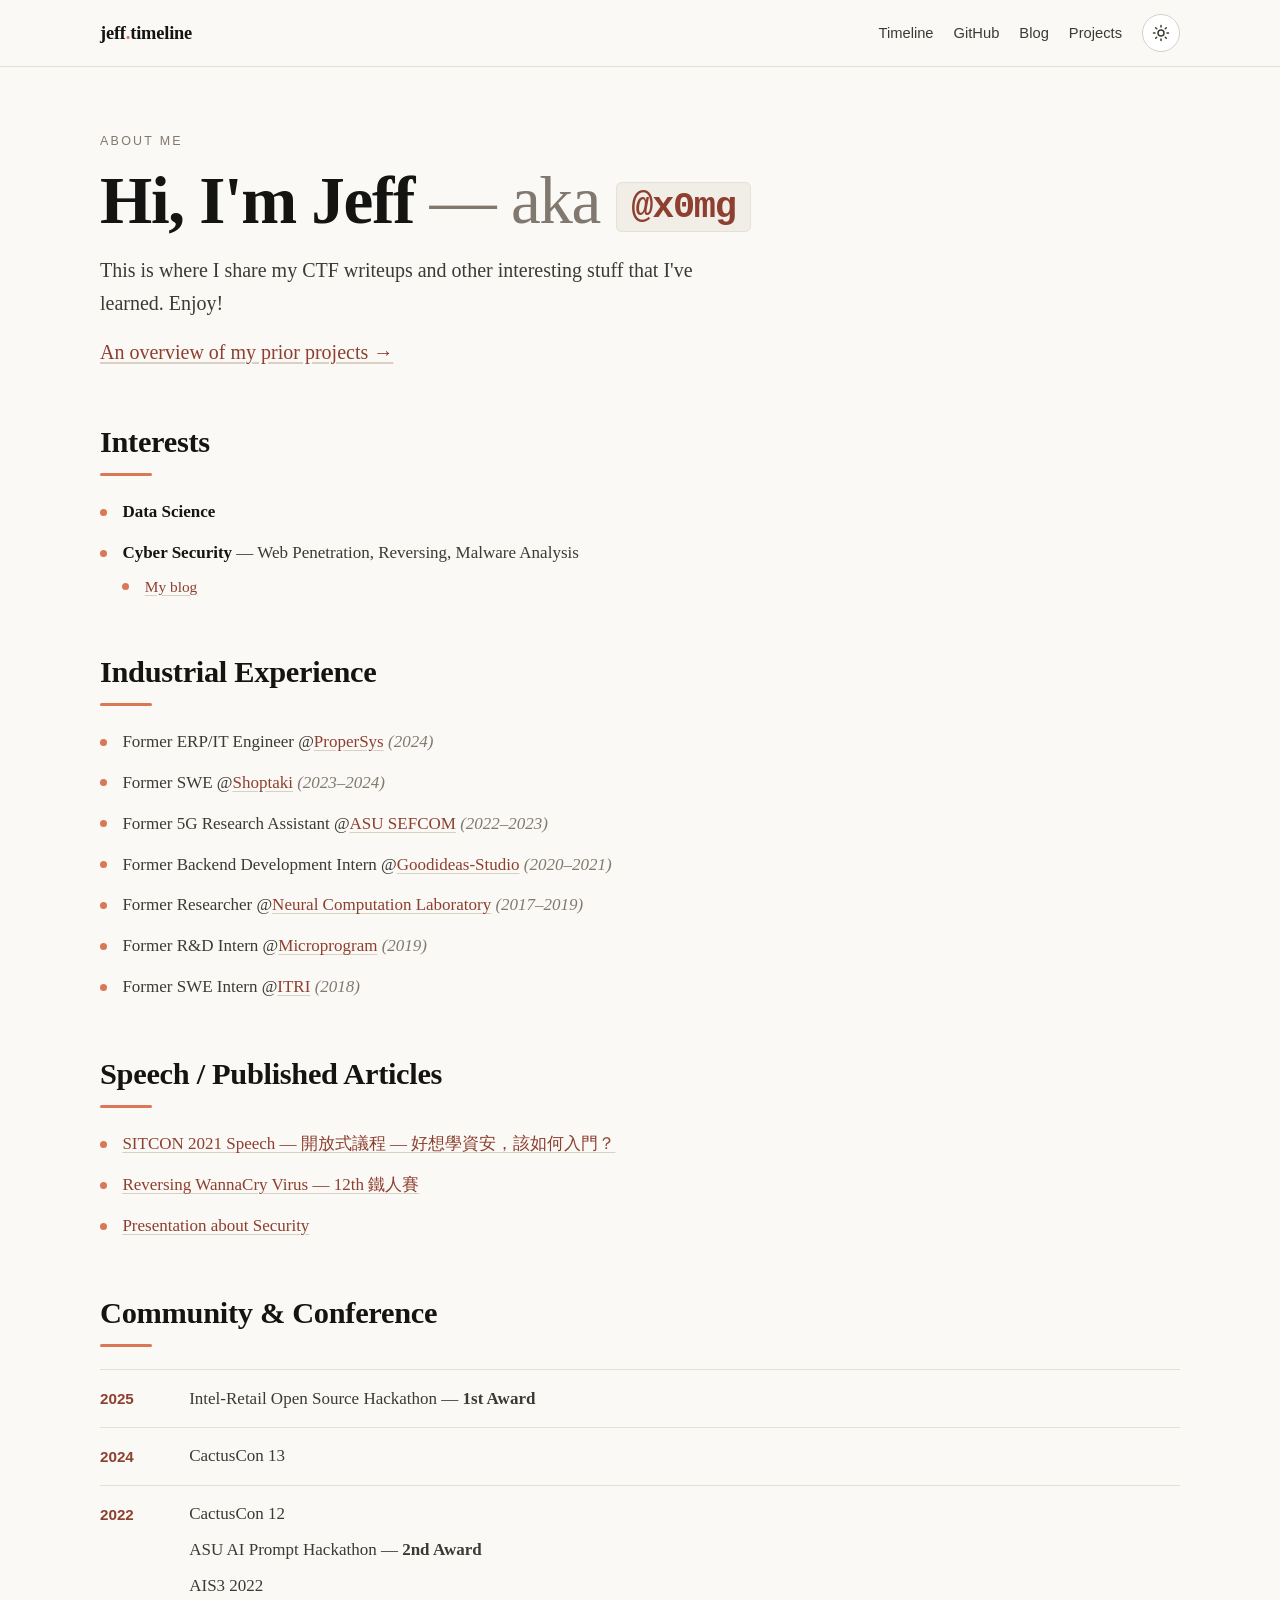
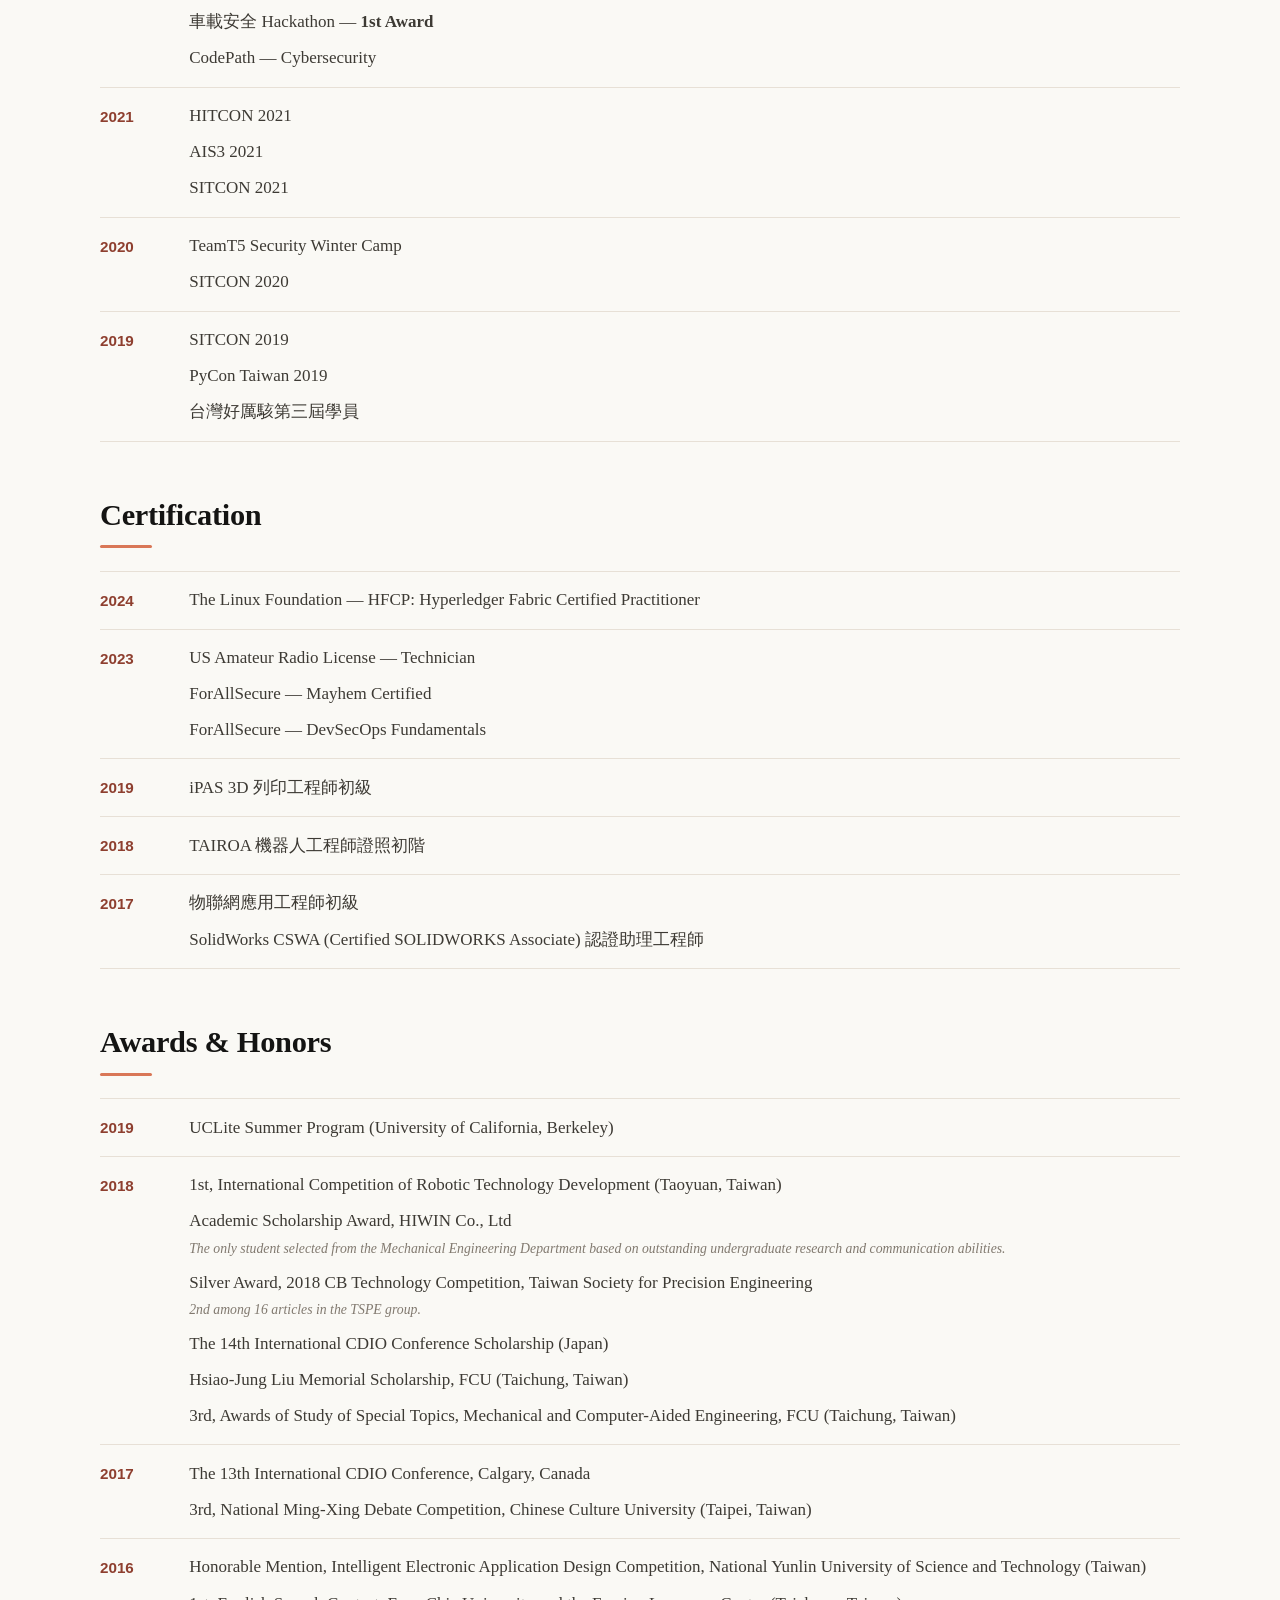
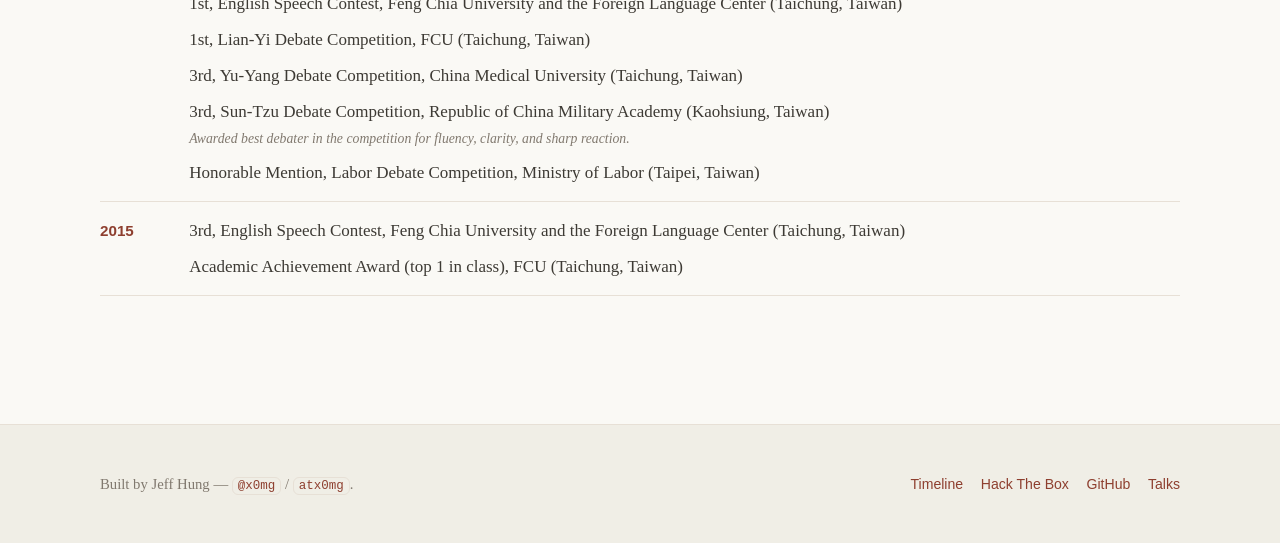
==== about/index.html @ ee7f2bb9 "Add About page at /about/ Second page (about/index.html) with bio, interests, industrial experience," ====
<!DOCTYPE html>
<html lang="en">
<head>
  <meta charset="UTF-8" />
  <meta name="viewport" content="width=device-width, initial-scale=1.0" />
  <title>About — Jeff Hung</title>
  <meta name="description" content="About Jeff Hung (@x0mg) — interests, experience, talks, community, certifications and awards." />
  <link rel="stylesheet" href="../assets/css/style.css?v=3" />
  <script>
    (function () {
      try {
        var stored = localStorage.getItem("theme");
        var prefersDark = window.matchMedia("(prefers-color-scheme: dark)").matches;
        document.documentElement.setAttribute("data-theme", stored || (prefersDark ? "dark" : "light"));
      } catch (e) { /* ignore */ }
    })();
  </script>
</head>
<body>
  <header class="site-header">
    <div class="wrap header-inner">
      <a class="brand" href="../" >jeff<span class="brand-accent">.</span>timeline</a>
      <nav class="nav">
        <a href="../">Timeline</a>
        <a href="https://github.com/jeff14994" target="_blank" rel="noopener">GitHub</a>
        <a href="http://blog.atx0mg.tw/" target="_blank" rel="noopener">Blog</a>
        <a href="https://jeff14994.github.io/projects/" target="_blank" rel="noopener">Projects</a>
        <button id="themeToggle" class="theme-toggle" type="button" aria-label="Toggle dark mode" title="Toggle dark mode">
          <svg class="icon-sun" viewBox="0 0 24 24" fill="none" stroke="currentColor" stroke-width="2" stroke-linecap="round" stroke-linejoin="round" aria-hidden="true">
            <circle cx="12" cy="12" r="4"></circle>
            <path d="M12 2v2M12 20v2M4.9 4.9l1.4 1.4M17.7 17.7l1.4 1.4M2 12h2M20 12h2M4.9 19.1l1.4-1.4M17.7 6.3l1.4-1.4"></path>
          </svg>
          <svg class="icon-moon" viewBox="0 0 24 24" fill="none" stroke="currentColor" stroke-width="2" stroke-linecap="round" stroke-linejoin="round" aria-hidden="true">
            <path d="M21 12.8A9 9 0 1 1 11.2 3a7 7 0 0 0 9.8 9.8z"></path>
          </svg>
        </button>
      </nav>
    </div>
  </header>

  <main>
    <section class="about">
      <div class="wrap">
        <p class="eyebrow">About Me</p>
        <h1 class="hero-title">Hi, I'm Jeff <span class="muted">— aka</span> <code>@x0mg</code></h1>

        <div class="about-intro">
          <p>This is where I share my CTF writeups and other interesting stuff that I've learned. Enjoy!</p>
          <p><a href="https://jeff14994.github.io/projects/" target="_blank" rel="noopener">An overview of my prior projects →</a></p>
        </div>

        <!-- Interests -->
        <div class="about-section">
          <h2>Interests</h2>
          <div class="section-rule"></div>
          <ul class="about-list">
            <li><strong>Data Science</strong></li>
            <li>
              <strong>Cyber Security</strong> — Web Penetration, Reversing, Malware Analysis
              <ul class="sub about-list">
                <li><a href="http://blog.atx0mg.tw/" target="_blank" rel="noopener">My blog</a></li>
              </ul>
            </li>
          </ul>
        </div>

        <!-- Industrial Experience -->
        <div class="about-section">
          <h2>Industrial Experience</h2>
          <div class="section-rule"></div>
          <ul class="about-list">
            <li>Former ERP/IT Engineer @<a href="https://www.propersyscorp.com/" target="_blank" rel="noopener">ProperSys</a> <span class="meta">(2024)</span></li>
            <li>Former SWE @<a href="https://smartchainai.org/" target="_blank" rel="noopener">Shoptaki</a> <span class="meta">(2023–2024)</span></li>
            <li>Former 5G Research Assistant @<a href="https://sefcom.asu.edu/" target="_blank" rel="noopener">ASU SEFCOM</a> <span class="meta">(2022–2023)</span></li>
            <li>Former Backend Development Intern @<a href="http://goodideas-studio.com/" target="_blank" rel="noopener">Goodideas-Studio</a> <span class="meta">(2020–2021)</span></li>
            <li>Former Researcher @<a href="https://nckunclab.wixsite.com/neuralcomputationlab" target="_blank" rel="noopener">Neural Computation Laboratory</a> <span class="meta">(2017–2019)</span></li>
            <li>Former R&D Intern @<a href="https://www.program.com.tw/" target="_blank" rel="noopener">Microprogram</a> <span class="meta">(2019)</span></li>
            <li>Former SWE Intern @<a href="https://www.itri.org.tw/" target="_blank" rel="noopener">ITRI</a> <span class="meta">(2018)</span></li>
          </ul>
        </div>

        <!-- Speech / Published Articles -->
        <div class="about-section">
          <h2>Speech / Published Articles</h2>
          <div class="section-rule"></div>
          <ul class="about-list">
            <li><a href="https://sitcon.org/2021/agenda/20605b7c-80a4-4078-b411-102fa1d6c333" target="_blank" rel="noopener">SITCON 2021 Speech — 開放式議程 — 好想學資安，該如何入門？</a></li>
            <li><a href="https://ithelp.ithome.com.tw/articles/10253139" target="_blank" rel="noopener">Reversing WannaCry Virus — 12th 鐵人賽</a></li>
            <li><a href="https://www2.slideshare.net/JeffHung13/presentations" target="_blank" rel="noopener">Presentation about Security</a></li>
          </ul>
        </div>

        <!-- Community and Conference -->
        <div class="about-section">
          <h2>Community &amp; Conference</h2>
          <div class="section-rule"></div>

          <div class="year-group">
            <div class="year">2025</div>
            <ul><li>Intel-Retail Open Source Hackathon — <strong>1st Award</strong></li></ul>
          </div>
          <div class="year-group">
            <div class="year">2024</div>
            <ul>
              <li>CactusCon 13</li>
            </ul>
          </div>
          <div class="year-group">
            <div class="year">2022</div>
            <ul>
              <li>CactusCon 12</li>
              <li>ASU AI Prompt Hackathon — <strong>2nd Award</strong></li>
              <li>AIS3 2022</li>
              <li>車載安全 Hackathon — <strong>1st Award</strong></li>
              <li>CodePath — Cybersecurity</li>
            </ul>
          </div>
          <div class="year-group">
            <div class="year">2021</div>
            <ul>
              <li>HITCON 2021</li>
              <li>AIS3 2021</li>
              <li>SITCON 2021</li>
            </ul>
          </div>
          <div class="year-group">
            <div class="year">2020</div>
            <ul>
              <li>TeamT5 Security Winter Camp</li>
              <li>SITCON 2020</li>
            </ul>
          </div>
          <div class="year-group">
            <div class="year">2019</div>
            <ul>
              <li>SITCON 2019</li>
              <li>PyCon Taiwan 2019</li>
              <li>台灣好厲駭第三屆學員</li>
            </ul>
          </div>
        </div>

        <!-- Certification -->
        <div class="about-section">
          <h2>Certification</h2>
          <div class="section-rule"></div>

          <div class="year-group">
            <div class="year">2024</div>
            <ul><li>The Linux Foundation — HFCP: Hyperledger Fabric Certified Practitioner</li></ul>
          </div>
          <div class="year-group">
            <div class="year">2023</div>
            <ul>
              <li>US Amateur Radio License — Technician</li>
              <li>ForAllSecure — Mayhem Certified</li>
              <li>ForAllSecure — DevSecOps Fundamentals</li>
            </ul>
          </div>
          <div class="year-group">
            <div class="year">2019</div>
            <ul><li>iPAS 3D 列印工程師初級</li></ul>
          </div>
          <div class="year-group">
            <div class="year">2018</div>
            <ul><li>TAIROA 機器人工程師證照初階</li></ul>
          </div>
          <div class="year-group">
            <div class="year">2017</div>
            <ul>
              <li>物聯網應用工程師初級</li>
              <li>SolidWorks CSWA (Certified SOLIDWORKS Associate) 認證助理工程師</li>
            </ul>
          </div>
        </div>

        <!-- Awards and Honors -->
        <div class="about-section">
          <h2>Awards &amp; Honors</h2>
          <div class="section-rule"></div>

          <div class="year-group">
            <div class="year">2019</div>
            <ul><li>UCLite Summer Program (University of California, Berkeley)</li></ul>
          </div>
          <div class="year-group">
            <div class="year">2018</div>
            <ul>
              <li>1st, International Competition of Robotic Technology Development (Taoyuan, Taiwan)</li>
              <li>Academic Scholarship Award, HIWIN Co., Ltd
                <span class="note">The only student selected from the Mechanical Engineering Department based on outstanding undergraduate research and communication abilities.</span>
              </li>
              <li>Silver Award, 2018 CB Technology Competition, Taiwan Society for Precision Engineering
                <span class="note">2nd among 16 articles in the TSPE group.</span>
              </li>
              <li>The 14th International CDIO Conference Scholarship (Japan)</li>
              <li>Hsiao-Jung Liu Memorial Scholarship, FCU (Taichung, Taiwan)</li>
              <li>3rd, Awards of Study of Special Topics, Mechanical and Computer-Aided Engineering, FCU (Taichung, Taiwan)</li>
            </ul>
          </div>
          <div class="year-group">
            <div class="year">2017</div>
            <ul>
              <li>The 13th International CDIO Conference, Calgary, Canada</li>
              <li>3rd, National Ming-Xing Debate Competition, Chinese Culture University (Taipei, Taiwan)</li>
            </ul>
          </div>
          <div class="year-group">
            <div class="year">2016</div>
            <ul>
              <li>Honorable Mention, Intelligent Electronic Application Design Competition, National Yunlin University of Science and Technology (Taiwan)</li>
              <li>1st, English Speech Contest, Feng Chia University and the Foreign Language Center (Taichung, Taiwan)</li>
              <li>1st, Lian-Yi Debate Competition, FCU (Taichung, Taiwan)</li>
              <li>3rd, Yu-Yang Debate Competition, China Medical University (Taichung, Taiwan)</li>
              <li>3rd, Sun-Tzu Debate Competition, Republic of China Military Academy (Kaohsiung, Taiwan)
                <span class="note">Awarded best debater in the competition for fluency, clarity, and sharp reaction.</span>
              </li>
              <li>Honorable Mention, Labor Debate Competition, Ministry of Labor (Taipei, Taiwan)</li>
            </ul>
          </div>
          <div class="year-group">
            <div class="year">2015</div>
            <ul>
              <li>3rd, English Speech Contest, Feng Chia University and the Foreign Language Center (Taichung, Taiwan)</li>
              <li>Academic Achievement Award (top 1 in class), FCU (Taichung, Taiwan)</li>
            </ul>
          </div>
        </div>
      </div>
    </section>
  </main>

  <footer class="site-footer">
    <div class="wrap footer-inner">
      <p>Built by Jeff Hung — <code>@x0mg</code> / <code>atx0mg</code>.</p>
      <div class="footer-links">
        <a href="../">Timeline</a>
        <a href="https://app.hackthebox.com/profile/93661" target="_blank" rel="noopener">Hack The Box</a>
        <a href="https://github.com/jeff14994" target="_blank" rel="noopener">GitHub</a>
        <a href="https://www2.slideshare.net/JeffHung13/presentations" target="_blank" rel="noopener">Talks</a>
      </div>
    </div>
  </footer>

  <script src="../assets/js/theme.js?v=3"></script>
</body>
</html>
---- assets/css/style.css ----
/* ----------------------------------------------------------------
   Jeff Hung — Timeline
   Warm editorial aesthetic (Anthropic-inspired palette).
   No build step, no dependencies — plain HTML/CSS/JS.
------------------------------------------------------------------- */

:root {
  /* Surfaces */
  --canvas: #faf9f5;
  --surface: #f0eee6;
  --surface-2: #ffffff;

  /* Text */
  --ink: #141413;
  --ink-soft: #3d3a34;
  --muted: #81796f;

  /* Accent — terracotta */
  --accent: #d97757;
  --accent-deep: #8e3f2f;

  /* Borders */
  --border: #d8d0c3;
  --border-soft: #e7e0d6;

  /* Category accents */
  --cat-education: #5b7c99;
  --cat-research: #7a6ca8;
  --cat-engineering: #c0683f;
  --cat-internship: #6a9a73;
  --cat-opensource: #b0843a;
  --cat-speaking: #b05a7a;

  --font-serif: Georgia, "Times New Roman", serif;
  --font-sans: Arial, "Helvetica Neue", Helvetica, sans-serif;

  --glow: #f6efe6; /* hero background glow */
  --shadow: 20, 20, 19; /* rgb for card shadows */

  --line-x: 24px; /* mobile timeline rail position */
}

/* ---------------- Dark theme ----------------
   Applied when <html data-theme="dark">. A no-FOUC script in <head>
   sets this from localStorage or the OS preference before first paint. */
[data-theme="dark"] {
  --canvas: #1a1714;
  --surface: #221e19;
  --surface-2: #272320;

  --ink: #ece7de;
  --ink-soft: #cabfb0;
  --muted: #9a8f80;

  --accent: #e08a6a;
  --accent-deep: #eca585; /* lighter so links/code read on dark */

  --border: #3a352e;
  --border-soft: #2d2823;

  --cat-education: #7da6c4;
  --cat-research: #a394d4;
  --cat-engineering: #e0895f;
  --cat-internship: #8fc09a;
  --cat-opensource: #d4ab5e;
  --cat-speaking: #d683a4;

  --glow: #2a231c;
  --shadow: 0, 0, 0;
}

* { box-sizing: border-box; }

html { scroll-behavior: smooth; }

body {
  margin: 0;
  background:
    radial-gradient(900px 500px at 80% -10%, var(--glow) 0%, transparent 60%),
    var(--canvas);
  color: var(--ink);
  font-family: var(--font-serif);
  font-size: 17px;
  line-height: 1.65;
  -webkit-font-smoothing: antialiased;
  transition: background-color 0.3s ease, color 0.3s ease;
}

.wrap { width: min(1080px, 92vw); margin-inline: auto; }

code {
  font-family: "SFMono-Regular", Consolas, "Liberation Mono", Menlo, monospace;
  font-size: 0.85em;
  background: var(--surface);
  border: 1px solid var(--border-soft);
  padding: 0.08em 0.4em;
  border-radius: 6px;
  color: var(--accent-deep);
}

a { color: var(--accent-deep); text-decoration-color: var(--border); text-underline-offset: 3px; }
a:hover { color: var(--accent); }

/* ---------------- Header ---------------- */
.site-header {
  position: sticky;
  top: 0;
  z-index: 20;
  background: color-mix(in srgb, var(--canvas) 88%, transparent);
  backdrop-filter: blur(8px);
  border-bottom: 1px solid var(--border-soft);
}
.header-inner {
  display: flex;
  align-items: center;
  justify-content: space-between;
  padding: 14px 0;
}
.brand {
  font-weight: 700;
  font-size: 1.15rem;
  letter-spacing: -0.01em;
  text-decoration: none;
  color: var(--ink);
}
.brand-accent { color: var(--accent); }
.nav { display: flex; align-items: center; gap: 1.25rem; font-family: var(--font-sans); font-size: 0.92rem; }
.nav a { text-decoration: none; color: var(--ink-soft); white-space: nowrap; }
.nav a:hover { color: var(--accent); }

/* On small screens the text links would push the theme toggle off-screen,
   so collapse them (they're still available in the footer). */
@media (max-width: 560px) {
  .header-inner { gap: 0.75rem; }
  .nav { gap: 0.85rem; }
  .nav a { display: none; }
}

/* Theme toggle */
.theme-toggle {
  display: inline-flex;
  align-items: center;
  justify-content: center;
  width: 38px;
  height: 38px;
  flex-shrink: 0;
  padding: 0;
  border: 1px solid var(--border);
  border-radius: 50%;
  background: var(--surface-2);
  color: var(--ink-soft);
  cursor: pointer;
  transition: border-color 0.2s ease, color 0.2s ease, transform 0.2s ease;
}
.theme-toggle:hover { border-color: var(--accent); color: var(--accent); transform: translateY(-1px); }
.theme-toggle svg { width: 18px; height: 18px; display: block; }
/* show the right icon per theme */
.theme-toggle .icon-moon { display: none; }
.theme-toggle .icon-sun { display: block; }
[data-theme="dark"] .theme-toggle .icon-moon { display: block; }
[data-theme="dark"] .theme-toggle .icon-sun { display: none; }

/* ---------------- Hero ---------------- */
.hero { padding: clamp(3rem, 9vw, 6.5rem) 0 clamp(2rem, 5vw, 3.5rem); }
.eyebrow {
  font-family: var(--font-sans);
  text-transform: uppercase;
  letter-spacing: 0.18em;
  font-size: 0.78rem;
  color: var(--muted);
  margin: 0 0 0.9rem;
}
.hero-title {
  font-size: clamp(2.4rem, 6vw, 4.2rem);
  line-height: 1.05;
  letter-spacing: -0.02em;
  margin: 0 0 1.1rem;
  font-weight: 700;
}
.hero-title .muted { color: var(--muted); font-weight: 400; }
.hero-title code { font-size: 0.55em; vertical-align: middle; }
.hero-lede {
  max-width: 60ch;
  color: var(--ink-soft);
  font-size: clamp(1.05rem, 2.4vw, 1.28rem);
  margin: 0 0 1.8rem;
}
.hero-tags { display: flex; flex-wrap: wrap; gap: 0.6rem; }
.chip {
  font-family: var(--font-sans);
  font-size: 0.82rem;
  background: var(--surface-2);
  border: 1px solid var(--border);
  border-radius: 999px;
  padding: 0.35rem 0.85rem;
  color: var(--ink-soft);
}

/* ---------------- Timeline shell ---------------- */
.timeline-section { padding: clamp(1rem, 4vw, 2.5rem) 0 5rem; }
.timeline-head {
  display: flex;
  align-items: center;
  justify-content: space-between;
  gap: 1rem;
  margin-bottom: 2.5rem;
  flex-wrap: wrap;
}
.timeline-head h2 {
  font-size: clamp(1.6rem, 4vw, 2.3rem);
  margin: 0;
  letter-spacing: -0.01em;
}
.order-toggle {
  font-family: var(--font-sans);
  display: inline-flex;
  align-items: center;
  gap: 0.55rem;
  background: var(--surface-2);
  border: 1px solid var(--border);
  border-radius: 999px;
  padding: 0.5rem 1rem;
  font-size: 0.88rem;
  color: var(--ink-soft);
  cursor: pointer;
  transition: border-color 0.2s ease, color 0.2s ease, transform 0.2s ease;
}
.order-toggle:hover { border-color: var(--accent); color: var(--accent-deep); transform: translateY(-1px); }
.order-toggle .dot {
  width: 8px; height: 8px; border-radius: 50%;
  background: var(--accent);
}

/* ---------------- Filter chips ---------------- */
.filters {
  display: flex;
  flex-wrap: wrap;
  gap: 0.55rem;
  margin-bottom: 2.4rem;
}
.filter-chip {
  font-family: var(--font-sans);
  font-size: 0.84rem;
  background: var(--surface-2);
  border: 1px solid var(--border);
  border-radius: 999px;
  padding: 0.4rem 0.95rem;
  color: var(--ink-soft);
  cursor: pointer;
  transition: border-color 0.2s ease, color 0.2s ease, background-color 0.2s ease, transform 0.2s ease;
}
.filter-chip:hover {
  transform: translateY(-1px);
  border-color: var(--cat, var(--accent));
  color: var(--cat, var(--accent-deep));
}
.filter-chip.is-active {
  color: var(--cat, var(--accent-deep));
  border-color: var(--cat, var(--accent));
  background: color-mix(in srgb, var(--cat, var(--accent)) 14%, var(--surface-2));
  font-weight: 700;
}

/* ---------------- Timeline list ---------------- */
.timeline {
  list-style: none;
  margin: 0;
  padding: 0;
  position: relative;
}
/* the vertical rail */
.timeline::before {
  content: "";
  position: absolute;
  top: 6px;
  bottom: 6px;
  left: var(--line-x);
  width: 2px;
  background: linear-gradient(var(--accent) 0%, var(--border) 12%, var(--border) 88%, transparent 100%);
}

.entry {
  position: relative;
  padding-left: calc(var(--line-x) + 32px);
  margin-bottom: 2.4rem;
  opacity: 0;
  transform: translateY(18px);
  transition: opacity 0.6s ease, transform 0.6s ease;
}
.entry.is-visible { opacity: 1; transform: none; }

/* node dot */
.entry::before {
  content: "";
  position: absolute;
  left: calc(var(--line-x) - 6px);
  top: 6px;
  width: 14px;
  height: 14px;
  border-radius: 50%;
  background: var(--canvas);
  border: 3px solid var(--cat, var(--accent));
  box-shadow: 0 0 0 4px color-mix(in srgb, var(--cat, var(--accent)) 14%, transparent);
  z-index: 2;
}

.entry-date {
  font-family: var(--font-sans);
  font-size: 0.82rem;
  font-weight: 700;
  letter-spacing: 0.04em;
  color: var(--muted);
  margin-bottom: 0.5rem;
  display: block;
}

.card {
  background: var(--surface-2);
  border: 1px solid var(--border);
  border-left: 4px solid var(--cat, var(--accent));
  border-radius: 14px;
  padding: 1.25rem 1.4rem;
  box-shadow: 0 1px 0 rgba(var(--shadow), 0.02), 0 12px 28px -22px rgba(var(--shadow), 0.5);
  transition: transform 0.25s ease, box-shadow 0.25s ease, background-color 0.3s ease, border-color 0.3s ease;
}
.card:hover {
  transform: translateY(-3px);
  box-shadow: 0 18px 38px -24px rgba(var(--shadow), 0.6);
}

.card-top {
  display: flex;
  align-items: center;
  gap: 0.6rem;
  flex-wrap: wrap;
  margin-bottom: 0.5rem;
}
.badge {
  font-family: var(--font-sans);
  font-size: 0.72rem;
  font-weight: 700;
  text-transform: uppercase;
  letter-spacing: 0.06em;
  padding: 0.22rem 0.6rem;
  border-radius: 999px;
  color: var(--cat, var(--accent-deep));
  background: color-mix(in srgb, var(--cat, var(--accent)) 12%, var(--surface-2));
  border: 1px solid color-mix(in srgb, var(--cat, var(--accent)) 35%, transparent);
}
.card h3 {
  margin: 0;
  font-size: 1.2rem;
  line-height: 1.3;
  letter-spacing: -0.01em;
}
.card h3 a { text-decoration: none; }
.org { color: var(--muted); font-style: italic; }
.card p { margin: 0.55rem 0 0; color: var(--ink-soft); font-size: 0.98rem; }
.sources {
  margin-top: 0.85rem;
  display: flex;
  flex-wrap: wrap;
  gap: 0.5rem;
}
.source-link {
  font-family: var(--font-sans);
  font-size: 0.78rem;
  text-decoration: none;
  color: var(--ink-soft);
  background: var(--surface);
  border: 1px solid var(--border-soft);
  border-radius: 8px;
  padding: 0.25rem 0.6rem;
  transition: border-color 0.2s ease, color 0.2s ease;
}
.source-link:hover { border-color: var(--accent); color: var(--accent-deep); }
.source-link::before { content: "↗ "; color: var(--accent); }

/* ---------------- Desktop: alternating layout ---------------- */
@media (min-width: 860px) {
  :root { --line-x: 50%; }
  .timeline::before { transform: translateX(-1px); }

  .entry {
    width: 50%;
    padding-left: 0;
    padding-right: 48px;
    margin-left: 0;
  }
  .entry::before {
    left: auto;
    right: -7px;
  }
  .entry .entry-date { text-align: right; }

  .entry.right {
    margin-left: 50%;
    padding-right: 0;
    padding-left: 48px;
  }
  .entry.right::before { left: -7px; right: auto; }
  .entry.right .entry-date { text-align: left; }
}

/* ---------------- Footer ---------------- */
.site-footer {
  border-top: 1px solid var(--border-soft);
  background: var(--surface);
}
.footer-inner {
  display: flex;
  align-items: center;
  justify-content: space-between;
  gap: 1rem;
  flex-wrap: wrap;
  padding: 2rem 0;
  font-size: 0.92rem;
  color: var(--muted);
}
.footer-links { display: flex; gap: 1.1rem; font-family: var(--font-sans); font-size: 0.88rem; }
.footer-links a { text-decoration: none; }

/* ---------------- About page ---------------- */
.about { padding: clamp(2rem, 6vw, 4rem) 0 5rem; }
.about-intro { max-width: 70ch; margin-bottom: 3rem; }
.about-intro p { font-size: clamp(1.05rem, 2.4vw, 1.25rem); color: var(--ink-soft); margin: 0 0 1rem; }

.about-section { margin-bottom: 3rem; }
.about-section > h2 {
  font-size: clamp(1.4rem, 3.5vw, 1.9rem);
  letter-spacing: -0.01em;
  margin: 0 0 0.35rem;
}
.about-section > .section-rule {
  height: 3px;
  width: 52px;
  background: var(--accent);
  border-radius: 2px;
  margin-bottom: 1.4rem;
}

/* simple bullet list (interests, experience) */
.about-list { list-style: none; margin: 0; padding: 0; }
.about-list > li {
  position: relative;
  padding-left: 1.4rem;
  margin-bottom: 0.8rem;
  color: var(--ink-soft);
}
.about-list > li::before {
  content: "";
  position: absolute;
  left: 0; top: 0.62em;
  width: 7px; height: 7px;
  border-radius: 50%;
  background: var(--accent);
}
.about-list .sub { display: block; padding-left: 0; margin-top: 0.4rem; }
.about-list .sub li { font-size: 0.96rem; }
.about-list strong { color: var(--ink); font-weight: 700; }
.about-list .meta { color: var(--muted); font-style: italic; }

/* year-grouped résumé rows (community, certs, awards) */
.year-group {
  display: grid;
  grid-template-columns: 70px 1fr;
  gap: 0.5rem 1.2rem;
  padding: 0.9rem 0;
  border-top: 1px solid var(--border-soft);
}
.year-group:last-child { border-bottom: 1px solid var(--border-soft); }
.year-group .year {
  font-family: var(--font-sans);
  font-weight: 700;
  color: var(--accent-deep);
  font-size: 0.95rem;
  padding-top: 0.1rem;
}
.year-group ul { list-style: none; margin: 0; padding: 0; }
.year-group li { margin-bottom: 0.5rem; color: var(--ink-soft); }
.year-group li:last-child { margin-bottom: 0; }
.year-group .note { display: block; font-size: 0.86rem; color: var(--muted); font-style: italic; margin-top: 0.15rem; }

@media (max-width: 520px) {
  .year-group { grid-template-columns: 1fr; gap: 0.3rem; }
  .year-group .year { padding-top: 0; }
}

/* ---------------- Reduced motion ---------------- */
@media (prefers-reduced-motion: reduce) {
  html { scroll-behavior: auto; }
  * { transition-duration: 0.01ms !important; animation-duration: 0.01ms !important; }
  .entry { opacity: 1; transform: none; }
}
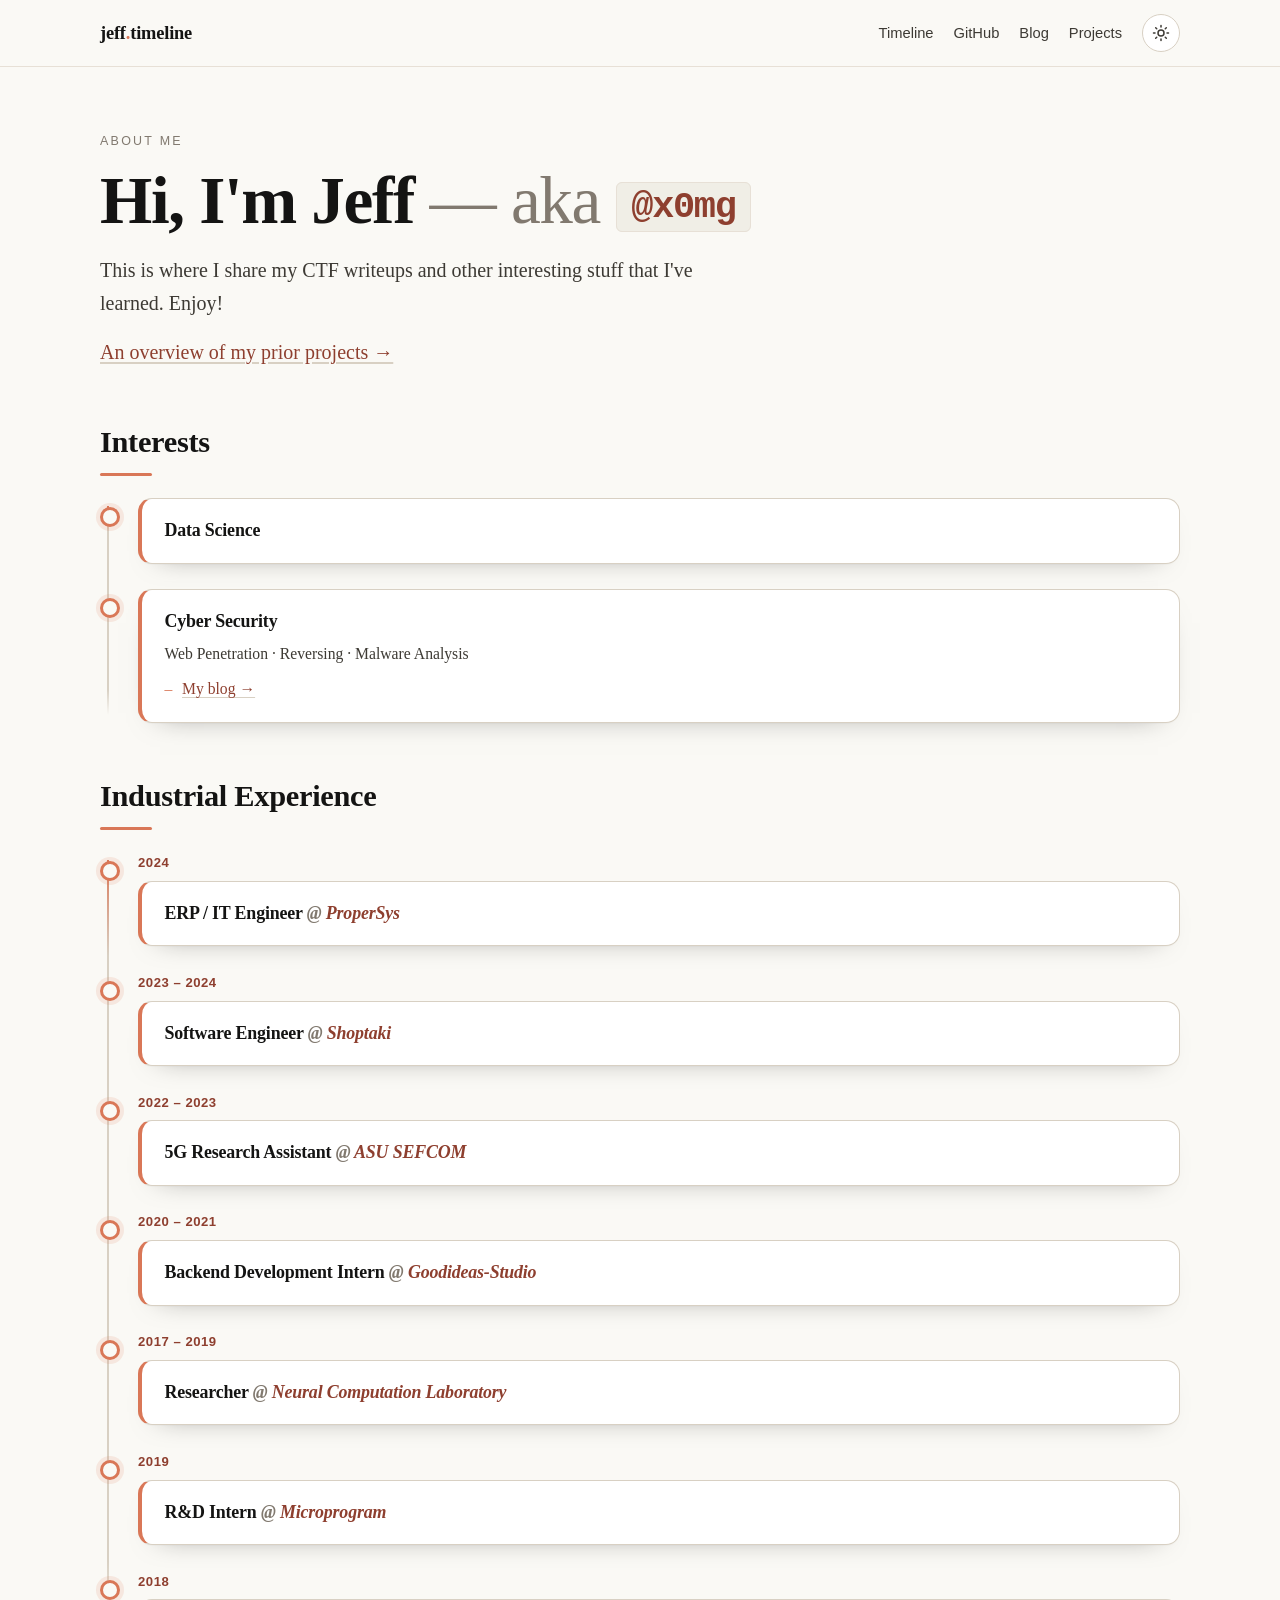
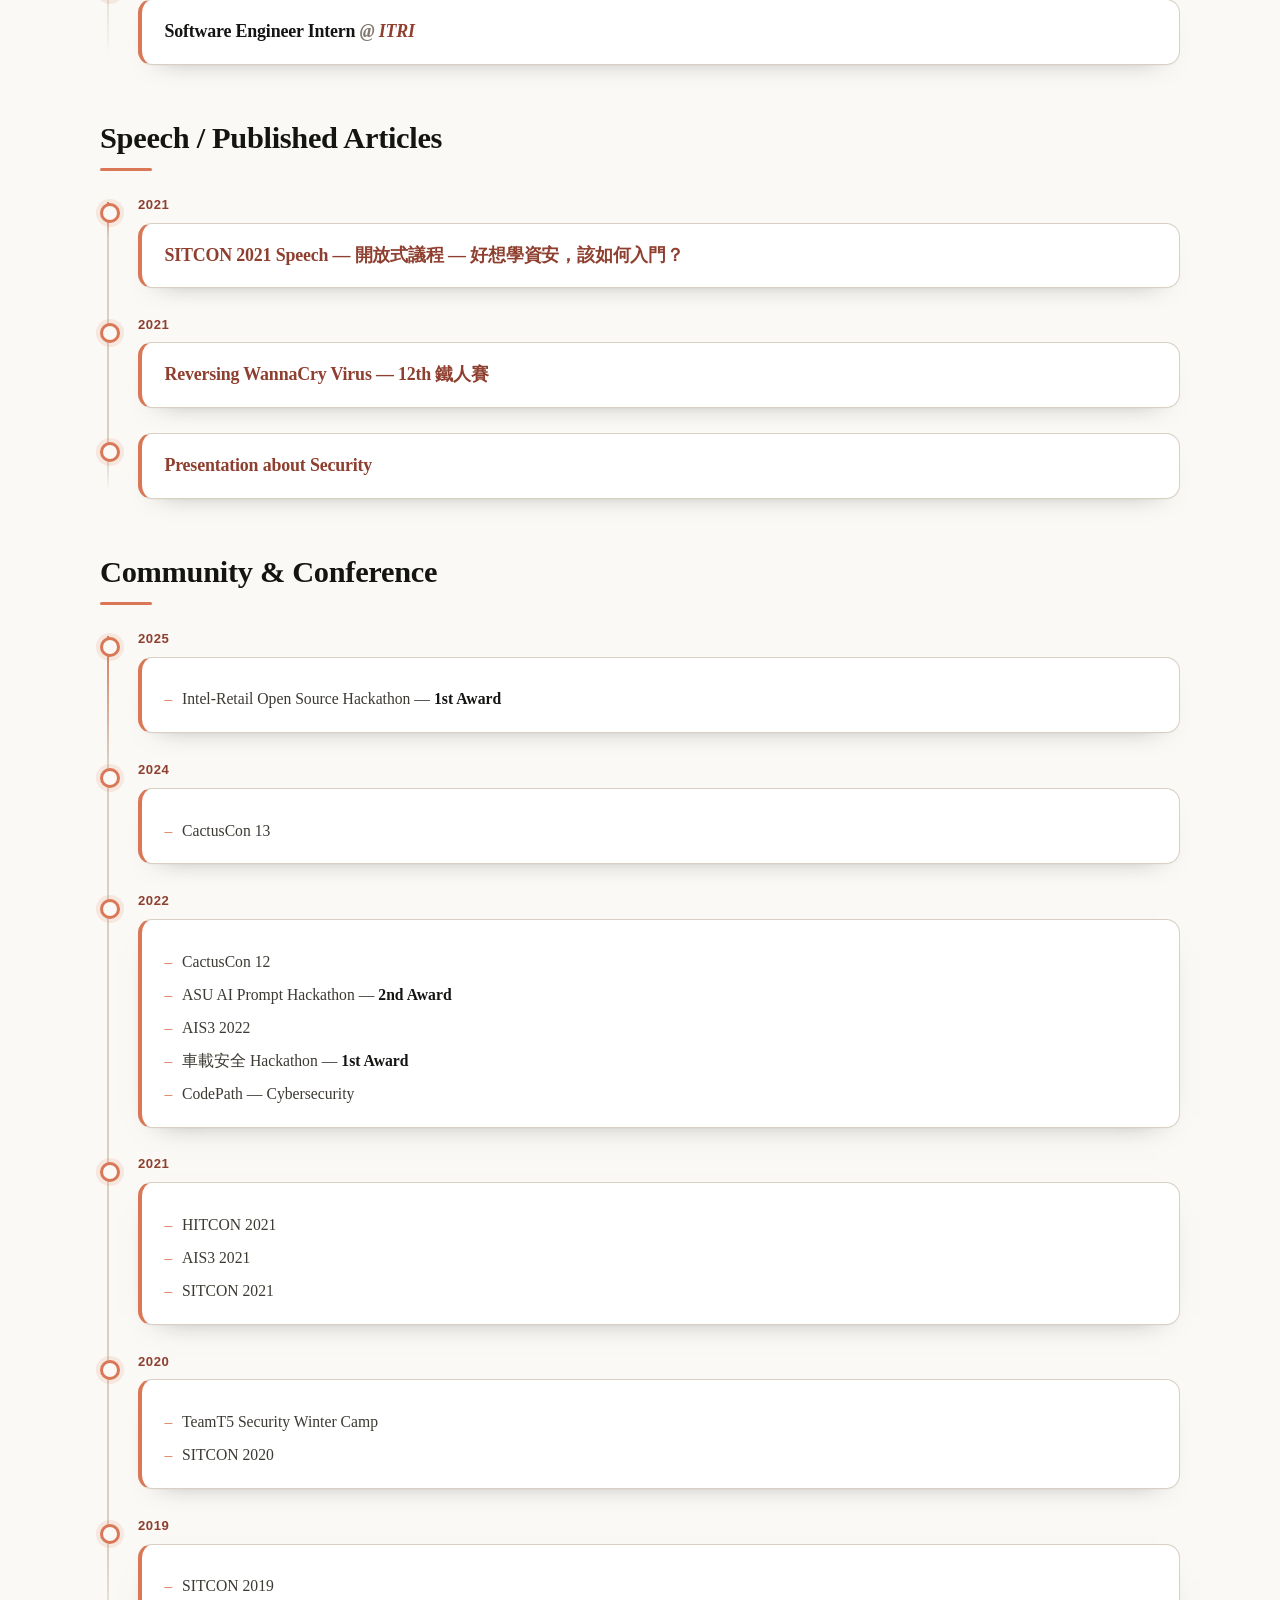
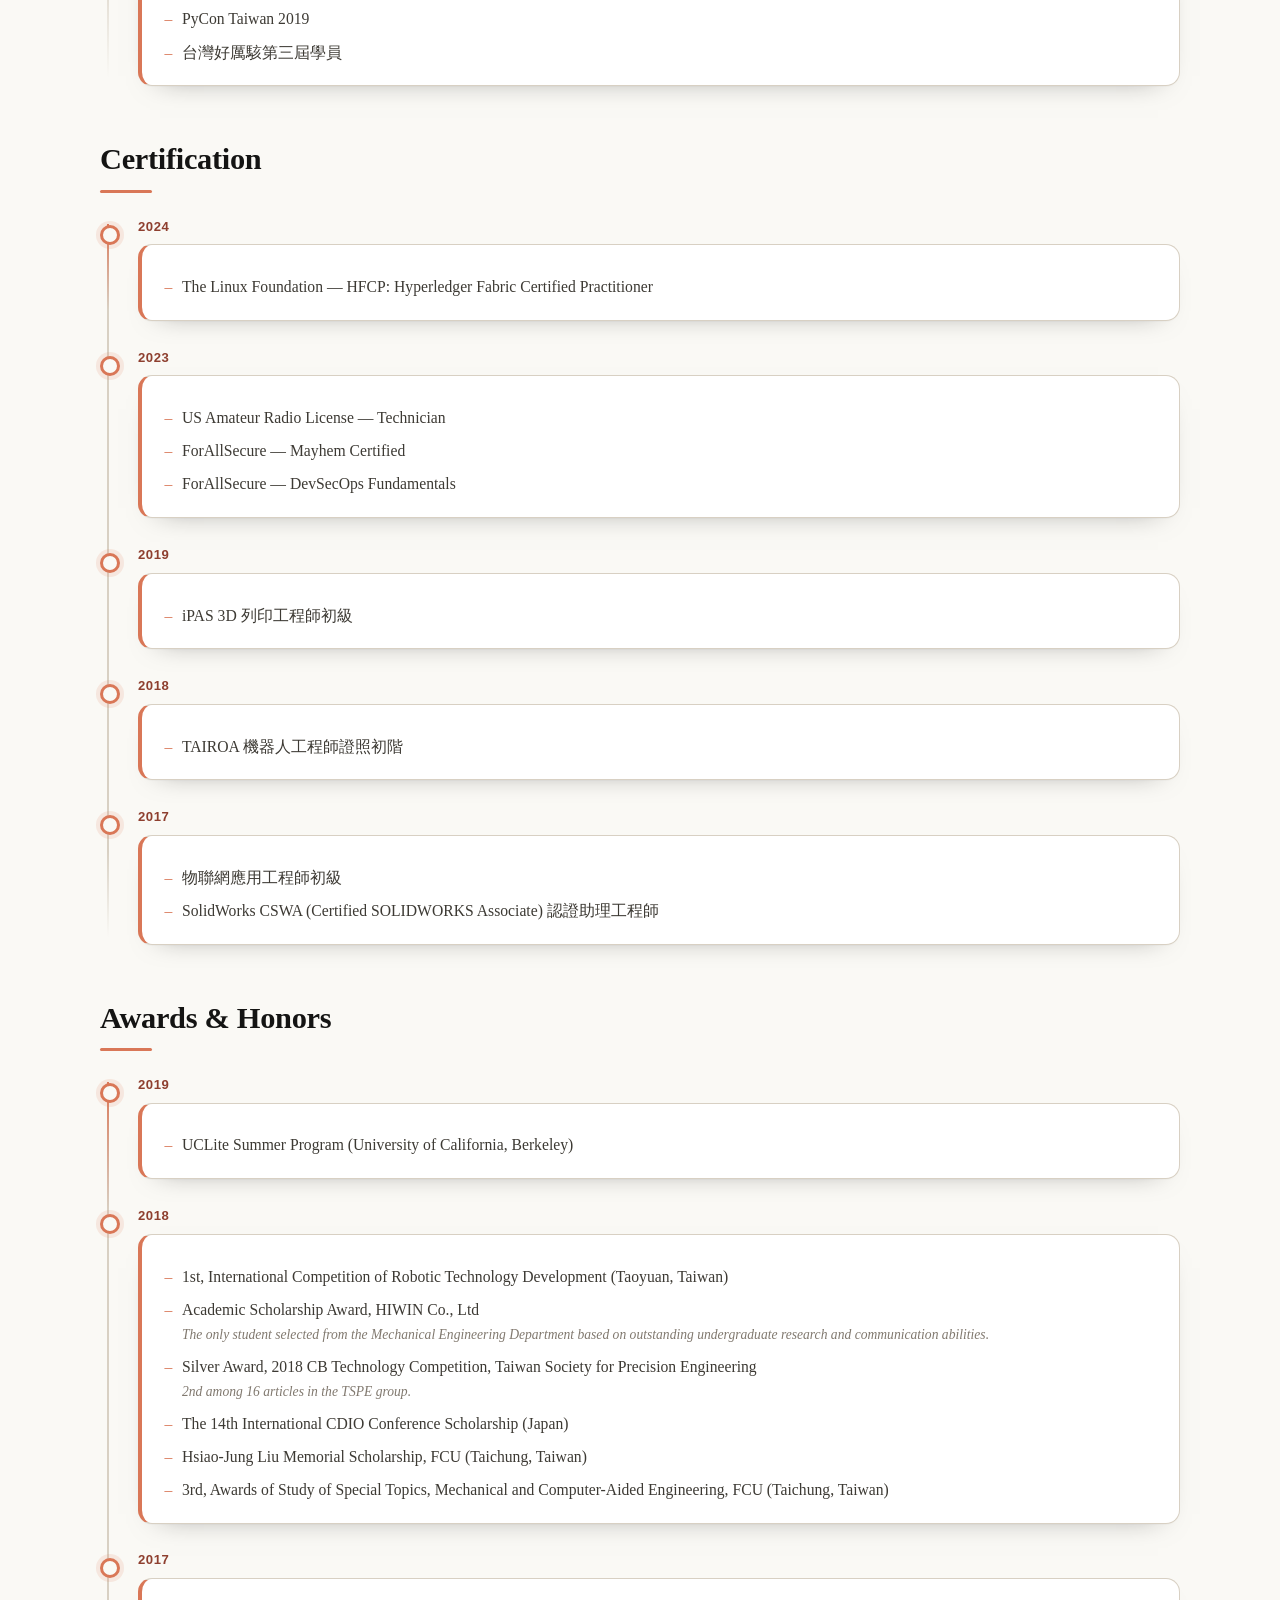
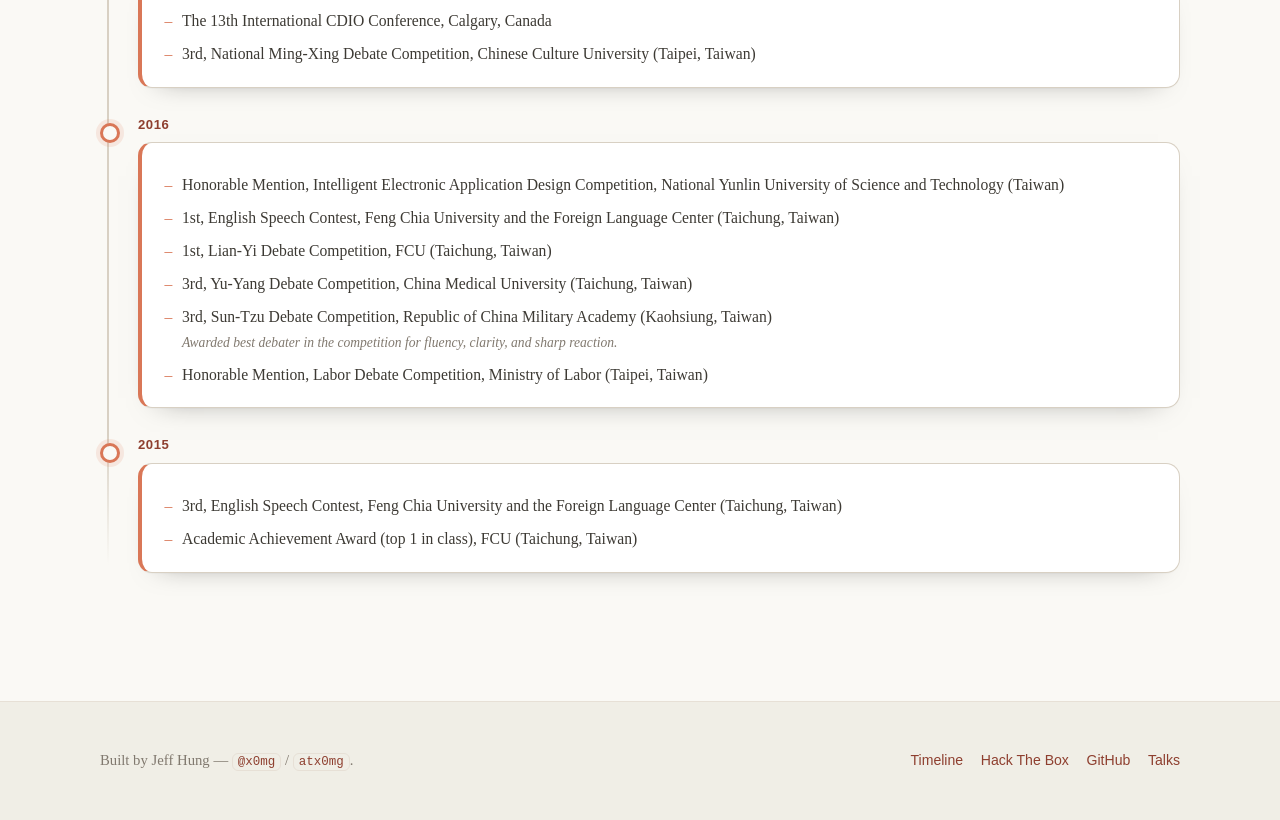
==== commit 2164ba34: "Restyle About page to match timeline (card/rail look) Render About sections as single-column timelin" ====
--- a/about/index.html
+++ b/about/index.html
@@ -5,7 +5,7 @@
   <meta name="viewport" content="width=device-width, initial-scale=1.0" />
   <title>About — Jeff Hung</title>
   <meta name="description" content="About Jeff Hung (@x0mg) — interests, experience, talks, community, certifications and awards." />
-  <link rel="stylesheet" href="../assets/css/style.css?v=3" />
+  <link rel="stylesheet" href="../assets/css/style.css?v=4" />
   <script>
     (function () {
       try {
@@ -53,178 +53,207 @@
         <div class="about-section">
           <h2>Interests</h2>
           <div class="section-rule"></div>
-          <ul class="about-list">
-            <li><strong>Data Science</strong></li>
-            <li>
-              <strong>Cyber Security</strong> — Web Penetration, Reversing, Malware Analysis
-              <ul class="sub about-list">
-                <li><a href="http://blog.atx0mg.tw/" target="_blank" rel="noopener">My blog</a></li>
-              </ul>
-            </li>
-          </ul>
+          <ol class="about-rail">
+            <li class="about-entry">
+              <div class="card"><h3>Data Science</h3></div>
+            </li>
+            <li class="about-entry">
+              <div class="card">
+                <h3>Cyber Security</h3>
+                <p>Web Penetration · Reversing · Malware Analysis</p>
+                <ul class="card-list">
+                  <li><a href="http://blog.atx0mg.tw/" target="_blank" rel="noopener">My blog →</a></li>
+                </ul>
+              </div>
+            </li>
+          </ol>
         </div>
 
         <!-- Industrial Experience -->
         <div class="about-section">
           <h2>Industrial Experience</h2>
           <div class="section-rule"></div>
-          <ul class="about-list">
-            <li>Former ERP/IT Engineer @<a href="https://www.propersyscorp.com/" target="_blank" rel="noopener">ProperSys</a> <span class="meta">(2024)</span></li>
-            <li>Former SWE @<a href="https://smartchainai.org/" target="_blank" rel="noopener">Shoptaki</a> <span class="meta">(2023–2024)</span></li>
-            <li>Former 5G Research Assistant @<a href="https://sefcom.asu.edu/" target="_blank" rel="noopener">ASU SEFCOM</a> <span class="meta">(2022–2023)</span></li>
-            <li>Former Backend Development Intern @<a href="http://goodideas-studio.com/" target="_blank" rel="noopener">Goodideas-Studio</a> <span class="meta">(2020–2021)</span></li>
-            <li>Former Researcher @<a href="https://nckunclab.wixsite.com/neuralcomputationlab" target="_blank" rel="noopener">Neural Computation Laboratory</a> <span class="meta">(2017–2019)</span></li>
-            <li>Former R&D Intern @<a href="https://www.program.com.tw/" target="_blank" rel="noopener">Microprogram</a> <span class="meta">(2019)</span></li>
-            <li>Former SWE Intern @<a href="https://www.itri.org.tw/" target="_blank" rel="noopener">ITRI</a> <span class="meta">(2018)</span></li>
-          </ul>
+          <ol class="about-rail">
+            <li class="about-entry">
+              <span class="when">2024</span>
+              <div class="card"><h3>ERP / IT Engineer <span class="org">@ <a href="https://www.propersyscorp.com/" target="_blank" rel="noopener">ProperSys</a></span></h3></div>
+            </li>
+            <li class="about-entry">
+              <span class="when">2023 – 2024</span>
+              <div class="card"><h3>Software Engineer <span class="org">@ <a href="https://smartchainai.org/" target="_blank" rel="noopener">Shoptaki</a></span></h3></div>
+            </li>
+            <li class="about-entry">
+              <span class="when">2022 – 2023</span>
+              <div class="card"><h3>5G Research Assistant <span class="org">@ <a href="https://sefcom.asu.edu/" target="_blank" rel="noopener">ASU SEFCOM</a></span></h3></div>
+            </li>
+            <li class="about-entry">
+              <span class="when">2020 – 2021</span>
+              <div class="card"><h3>Backend Development Intern <span class="org">@ <a href="http://goodideas-studio.com/" target="_blank" rel="noopener">Goodideas-Studio</a></span></h3></div>
+            </li>
+            <li class="about-entry">
+              <span class="when">2017 – 2019</span>
+              <div class="card"><h3>Researcher <span class="org">@ <a href="https://nckunclab.wixsite.com/neuralcomputationlab" target="_blank" rel="noopener">Neural Computation Laboratory</a></span></h3></div>
+            </li>
+            <li class="about-entry">
+              <span class="when">2019</span>
+              <div class="card"><h3>R&amp;D Intern <span class="org">@ <a href="https://www.program.com.tw/" target="_blank" rel="noopener">Microprogram</a></span></h3></div>
+            </li>
+            <li class="about-entry">
+              <span class="when">2018</span>
+              <div class="card"><h3>Software Engineer Intern <span class="org">@ <a href="https://www.itri.org.tw/" target="_blank" rel="noopener">ITRI</a></span></h3></div>
+            </li>
+          </ol>
         </div>
 
         <!-- Speech / Published Articles -->
         <div class="about-section">
           <h2>Speech / Published Articles</h2>
           <div class="section-rule"></div>
-          <ul class="about-list">
-            <li><a href="https://sitcon.org/2021/agenda/20605b7c-80a4-4078-b411-102fa1d6c333" target="_blank" rel="noopener">SITCON 2021 Speech — 開放式議程 — 好想學資安，該如何入門？</a></li>
-            <li><a href="https://ithelp.ithome.com.tw/articles/10253139" target="_blank" rel="noopener">Reversing WannaCry Virus — 12th 鐵人賽</a></li>
-            <li><a href="https://www2.slideshare.net/JeffHung13/presentations" target="_blank" rel="noopener">Presentation about Security</a></li>
-          </ul>
+          <ol class="about-rail">
+            <li class="about-entry">
+              <span class="when">2021</span>
+              <div class="card"><h3><a href="https://sitcon.org/2021/agenda/20605b7c-80a4-4078-b411-102fa1d6c333" target="_blank" rel="noopener">SITCON 2021 Speech — 開放式議程 — 好想學資安，該如何入門？</a></h3></div>
+            </li>
+            <li class="about-entry">
+              <span class="when">2021</span>
+              <div class="card"><h3><a href="https://ithelp.ithome.com.tw/articles/10253139" target="_blank" rel="noopener">Reversing WannaCry Virus — 12th 鐵人賽</a></h3></div>
+            </li>
+            <li class="about-entry">
+              <div class="card"><h3><a href="https://www2.slideshare.net/JeffHung13/presentations" target="_blank" rel="noopener">Presentation about Security</a></h3></div>
+            </li>
+          </ol>
         </div>
 
         <!-- Community and Conference -->
         <div class="about-section">
           <h2>Community &amp; Conference</h2>
           <div class="section-rule"></div>
-
-          <div class="year-group">
-            <div class="year">2025</div>
-            <ul><li>Intel-Retail Open Source Hackathon — <strong>1st Award</strong></li></ul>
-          </div>
-          <div class="year-group">
-            <div class="year">2024</div>
-            <ul>
-              <li>CactusCon 13</li>
-            </ul>
-          </div>
-          <div class="year-group">
-            <div class="year">2022</div>
-            <ul>
-              <li>CactusCon 12</li>
-              <li>ASU AI Prompt Hackathon — <strong>2nd Award</strong></li>
-              <li>AIS3 2022</li>
-              <li>車載安全 Hackathon — <strong>1st Award</strong></li>
-              <li>CodePath — Cybersecurity</li>
-            </ul>
-          </div>
-          <div class="year-group">
-            <div class="year">2021</div>
-            <ul>
-              <li>HITCON 2021</li>
-              <li>AIS3 2021</li>
-              <li>SITCON 2021</li>
-            </ul>
-          </div>
-          <div class="year-group">
-            <div class="year">2020</div>
-            <ul>
-              <li>TeamT5 Security Winter Camp</li>
-              <li>SITCON 2020</li>
-            </ul>
-          </div>
-          <div class="year-group">
-            <div class="year">2019</div>
-            <ul>
-              <li>SITCON 2019</li>
-              <li>PyCon Taiwan 2019</li>
-              <li>台灣好厲駭第三屆學員</li>
-            </ul>
-          </div>
+          <ol class="about-rail">
+            <li class="about-entry">
+              <span class="when">2025</span>
+              <div class="card"><ul class="card-list"><li>Intel-Retail Open Source Hackathon — <strong>1st Award</strong></li></ul></div>
+            </li>
+            <li class="about-entry">
+              <span class="when">2024</span>
+              <div class="card"><ul class="card-list"><li>CactusCon 13</li></ul></div>
+            </li>
+            <li class="about-entry">
+              <span class="when">2022</span>
+              <div class="card"><ul class="card-list">
+                <li>CactusCon 12</li>
+                <li>ASU AI Prompt Hackathon — <strong>2nd Award</strong></li>
+                <li>AIS3 2022</li>
+                <li>車載安全 Hackathon — <strong>1st Award</strong></li>
+                <li>CodePath — Cybersecurity</li>
+              </ul></div>
+            </li>
+            <li class="about-entry">
+              <span class="when">2021</span>
+              <div class="card"><ul class="card-list">
+                <li>HITCON 2021</li>
+                <li>AIS3 2021</li>
+                <li>SITCON 2021</li>
+              </ul></div>
+            </li>
+            <li class="about-entry">
+              <span class="when">2020</span>
+              <div class="card"><ul class="card-list">
+                <li>TeamT5 Security Winter Camp</li>
+                <li>SITCON 2020</li>
+              </ul></div>
+            </li>
+            <li class="about-entry">
+              <span class="when">2019</span>
+              <div class="card"><ul class="card-list">
+                <li>SITCON 2019</li>
+                <li>PyCon Taiwan 2019</li>
+                <li>台灣好厲駭第三屆學員</li>
+              </ul></div>
+            </li>
+          </ol>
         </div>
 
         <!-- Certification -->
         <div class="about-section">
           <h2>Certification</h2>
           <div class="section-rule"></div>
-
-          <div class="year-group">
-            <div class="year">2024</div>
-            <ul><li>The Linux Foundation — HFCP: Hyperledger Fabric Certified Practitioner</li></ul>
-          </div>
-          <div class="year-group">
-            <div class="year">2023</div>
-            <ul>
-              <li>US Amateur Radio License — Technician</li>
-              <li>ForAllSecure — Mayhem Certified</li>
-              <li>ForAllSecure — DevSecOps Fundamentals</li>
-            </ul>
-          </div>
-          <div class="year-group">
-            <div class="year">2019</div>
-            <ul><li>iPAS 3D 列印工程師初級</li></ul>
-          </div>
-          <div class="year-group">
-            <div class="year">2018</div>
-            <ul><li>TAIROA 機器人工程師證照初階</li></ul>
-          </div>
-          <div class="year-group">
-            <div class="year">2017</div>
-            <ul>
-              <li>物聯網應用工程師初級</li>
-              <li>SolidWorks CSWA (Certified SOLIDWORKS Associate) 認證助理工程師</li>
-            </ul>
-          </div>
+          <ol class="about-rail">
+            <li class="about-entry">
+              <span class="when">2024</span>
+              <div class="card"><ul class="card-list"><li>The Linux Foundation — HFCP: Hyperledger Fabric Certified Practitioner</li></ul></div>
+            </li>
+            <li class="about-entry">
+              <span class="when">2023</span>
+              <div class="card"><ul class="card-list">
+                <li>US Amateur Radio License — Technician</li>
+                <li>ForAllSecure — Mayhem Certified</li>
+                <li>ForAllSecure — DevSecOps Fundamentals</li>
+              </ul></div>
+            </li>
+            <li class="about-entry">
+              <span class="when">2019</span>
+              <div class="card"><ul class="card-list"><li>iPAS 3D 列印工程師初級</li></ul></div>
+            </li>
+            <li class="about-entry">
+              <span class="when">2018</span>
+              <div class="card"><ul class="card-list"><li>TAIROA 機器人工程師證照初階</li></ul></div>
+            </li>
+            <li class="about-entry">
+              <span class="when">2017</span>
+              <div class="card"><ul class="card-list">
+                <li>物聯網應用工程師初級</li>
+                <li>SolidWorks CSWA (Certified SOLIDWORKS Associate) 認證助理工程師</li>
+              </ul></div>
+            </li>
+          </ol>
         </div>
 
         <!-- Awards and Honors -->
         <div class="about-section">
           <h2>Awards &amp; Honors</h2>
           <div class="section-rule"></div>
-
-          <div class="year-group">
-            <div class="year">2019</div>
-            <ul><li>UCLite Summer Program (University of California, Berkeley)</li></ul>
-          </div>
-          <div class="year-group">
-            <div class="year">2018</div>
-            <ul>
-              <li>1st, International Competition of Robotic Technology Development (Taoyuan, Taiwan)</li>
-              <li>Academic Scholarship Award, HIWIN Co., Ltd
-                <span class="note">The only student selected from the Mechanical Engineering Department based on outstanding undergraduate research and communication abilities.</span>
-              </li>
-              <li>Silver Award, 2018 CB Technology Competition, Taiwan Society for Precision Engineering
-                <span class="note">2nd among 16 articles in the TSPE group.</span>
-              </li>
-              <li>The 14th International CDIO Conference Scholarship (Japan)</li>
-              <li>Hsiao-Jung Liu Memorial Scholarship, FCU (Taichung, Taiwan)</li>
-              <li>3rd, Awards of Study of Special Topics, Mechanical and Computer-Aided Engineering, FCU (Taichung, Taiwan)</li>
-            </ul>
-          </div>
-          <div class="year-group">
-            <div class="year">2017</div>
-            <ul>
-              <li>The 13th International CDIO Conference, Calgary, Canada</li>
-              <li>3rd, National Ming-Xing Debate Competition, Chinese Culture University (Taipei, Taiwan)</li>
-            </ul>
-          </div>
-          <div class="year-group">
-            <div class="year">2016</div>
-            <ul>
-              <li>Honorable Mention, Intelligent Electronic Application Design Competition, National Yunlin University of Science and Technology (Taiwan)</li>
-              <li>1st, English Speech Contest, Feng Chia University and the Foreign Language Center (Taichung, Taiwan)</li>
-              <li>1st, Lian-Yi Debate Competition, FCU (Taichung, Taiwan)</li>
-              <li>3rd, Yu-Yang Debate Competition, China Medical University (Taichung, Taiwan)</li>
-              <li>3rd, Sun-Tzu Debate Competition, Republic of China Military Academy (Kaohsiung, Taiwan)
-                <span class="note">Awarded best debater in the competition for fluency, clarity, and sharp reaction.</span>
-              </li>
-              <li>Honorable Mention, Labor Debate Competition, Ministry of Labor (Taipei, Taiwan)</li>
-            </ul>
-          </div>
-          <div class="year-group">
-            <div class="year">2015</div>
-            <ul>
-              <li>3rd, English Speech Contest, Feng Chia University and the Foreign Language Center (Taichung, Taiwan)</li>
-              <li>Academic Achievement Award (top 1 in class), FCU (Taichung, Taiwan)</li>
-            </ul>
-          </div>
+          <ol class="about-rail">
+            <li class="about-entry">
+              <span class="when">2019</span>
+              <div class="card"><ul class="card-list"><li>UCLite Summer Program (University of California, Berkeley)</li></ul></div>
+            </li>
+            <li class="about-entry">
+              <span class="when">2018</span>
+              <div class="card"><ul class="card-list">
+                <li>1st, International Competition of Robotic Technology Development (Taoyuan, Taiwan)</li>
+                <li>Academic Scholarship Award, HIWIN Co., Ltd<span class="note">The only student selected from the Mechanical Engineering Department based on outstanding undergraduate research and communication abilities.</span></li>
+                <li>Silver Award, 2018 CB Technology Competition, Taiwan Society for Precision Engineering<span class="note">2nd among 16 articles in the TSPE group.</span></li>
+                <li>The 14th International CDIO Conference Scholarship (Japan)</li>
+                <li>Hsiao-Jung Liu Memorial Scholarship, FCU (Taichung, Taiwan)</li>
+                <li>3rd, Awards of Study of Special Topics, Mechanical and Computer-Aided Engineering, FCU (Taichung, Taiwan)</li>
+              </ul></div>
+            </li>
+            <li class="about-entry">
+              <span class="when">2017</span>
+              <div class="card"><ul class="card-list">
+                <li>The 13th International CDIO Conference, Calgary, Canada</li>
+                <li>3rd, National Ming-Xing Debate Competition, Chinese Culture University (Taipei, Taiwan)</li>
+              </ul></div>
+            </li>
+            <li class="about-entry">
+              <span class="when">2016</span>
+              <div class="card"><ul class="card-list">
+                <li>Honorable Mention, Intelligent Electronic Application Design Competition, National Yunlin University of Science and Technology (Taiwan)</li>
+                <li>1st, English Speech Contest, Feng Chia University and the Foreign Language Center (Taichung, Taiwan)</li>
+                <li>1st, Lian-Yi Debate Competition, FCU (Taichung, Taiwan)</li>
+                <li>3rd, Yu-Yang Debate Competition, China Medical University (Taichung, Taiwan)</li>
+                <li>3rd, Sun-Tzu Debate Competition, Republic of China Military Academy (Kaohsiung, Taiwan)<span class="note">Awarded best debater in the competition for fluency, clarity, and sharp reaction.</span></li>
+                <li>Honorable Mention, Labor Debate Competition, Ministry of Labor (Taipei, Taiwan)</li>
+              </ul></div>
+            </li>
+            <li class="about-entry">
+              <span class="when">2015</span>
+              <div class="card"><ul class="card-list">
+                <li>3rd, English Speech Contest, Feng Chia University and the Foreign Language Center (Taichung, Taiwan)</li>
+                <li>Academic Achievement Award (top 1 in class), FCU (Taichung, Taiwan)</li>
+              </ul></div>
+            </li>
+          </ol>
         </div>
       </div>
     </section>
@@ -242,6 +271,23 @@
     </div>
   </footer>
 
-  <script src="../assets/js/theme.js?v=3"></script>
+  <script src="../assets/js/theme.js?v=4"></script>
+  <script>
+    /* Scroll-reveal for the About timeline entries (matches the main timeline). */
+    (function () {
+      var entries = document.querySelectorAll(".about-entry");
+      var reduce = window.matchMedia("(prefers-reduced-motion: reduce)").matches;
+      if (reduce || !("IntersectionObserver" in window)) {
+        entries.forEach(function (e) { e.classList.add("is-visible"); });
+        return;
+      }
+      var obs = new IntersectionObserver(function (items) {
+        items.forEach(function (o) {
+          if (o.isIntersecting) { o.target.classList.add("is-visible"); obs.unobserve(o.target); }
+        });
+      }, { threshold: 0.12, rootMargin: "0px 0px -40px 0px" });
+      entries.forEach(function (e) { obs.observe(e); });
+    })();
+  </script>
 </body>
 </html>
--- a/assets/css/style.css
+++ b/assets/css/style.css
@@ -486,9 +486,58 @@
   .year-group .year { padding-top: 0; }
 }
 
+/* About page — timeline card/rail look (single column) */
+.about-rail { list-style: none; margin: 0; padding: 0; position: relative; }
+.about-rail::before {
+  content: "";
+  position: absolute;
+  top: 8px; bottom: 8px;
+  left: 7px;
+  width: 2px;
+  background: linear-gradient(var(--accent) 0%, var(--border) 12%, var(--border) 88%, transparent 100%);
+}
+.about-entry {
+  position: relative;
+  padding-left: 38px;
+  margin-bottom: 1.6rem;
+  opacity: 0;
+  transform: translateY(16px);
+  transition: opacity 0.6s ease, transform 0.6s ease;
+}
+.about-entry.is-visible { opacity: 1; transform: none; }
+.about-entry::before {
+  content: "";
+  position: absolute;
+  left: 0; top: 9px;
+  width: 14px; height: 14px;
+  border-radius: 50%;
+  background: var(--canvas);
+  border: 3px solid var(--accent);
+  box-shadow: 0 0 0 4px color-mix(in srgb, var(--accent) 14%, transparent);
+  z-index: 2;
+}
+.about-entry .when {
+  font-family: var(--font-sans);
+  font-weight: 700;
+  font-size: 0.82rem;
+  letter-spacing: 0.04em;
+  color: var(--accent-deep);
+  display: block;
+  margin-bottom: 0.45rem;
+}
+.about-entry .card h3 { margin: 0; font-size: 1.12rem; line-height: 1.3; letter-spacing: -0.01em; }
+.about-entry .card h3 a { text-decoration: none; }
+.about-entry .card > p { margin: 0.5rem 0 0; color: var(--ink-soft); font-size: 0.98rem; }
+.card-list { list-style: none; margin: 0.55rem 0 0; padding: 0; }
+.card-list li { position: relative; padding-left: 1.1rem; margin-bottom: 0.45rem; color: var(--ink-soft); font-size: 0.98rem; }
+.card-list li:last-child { margin-bottom: 0; }
+.card-list li::before { content: "–"; position: absolute; left: 0; color: var(--accent); }
+.card-list strong { color: var(--ink); }
+.card-list .note { display: block; font-size: 0.85rem; color: var(--muted); font-style: italic; margin-top: 0.1rem; }
+
 /* ---------------- Reduced motion ---------------- */
 @media (prefers-reduced-motion: reduce) {
   html { scroll-behavior: auto; }
   * { transition-duration: 0.01ms !important; animation-duration: 0.01ms !important; }
-  .entry { opacity: 1; transform: none; }
-}
+  .entry, .about-entry { opacity: 1; transform: none; }
+}
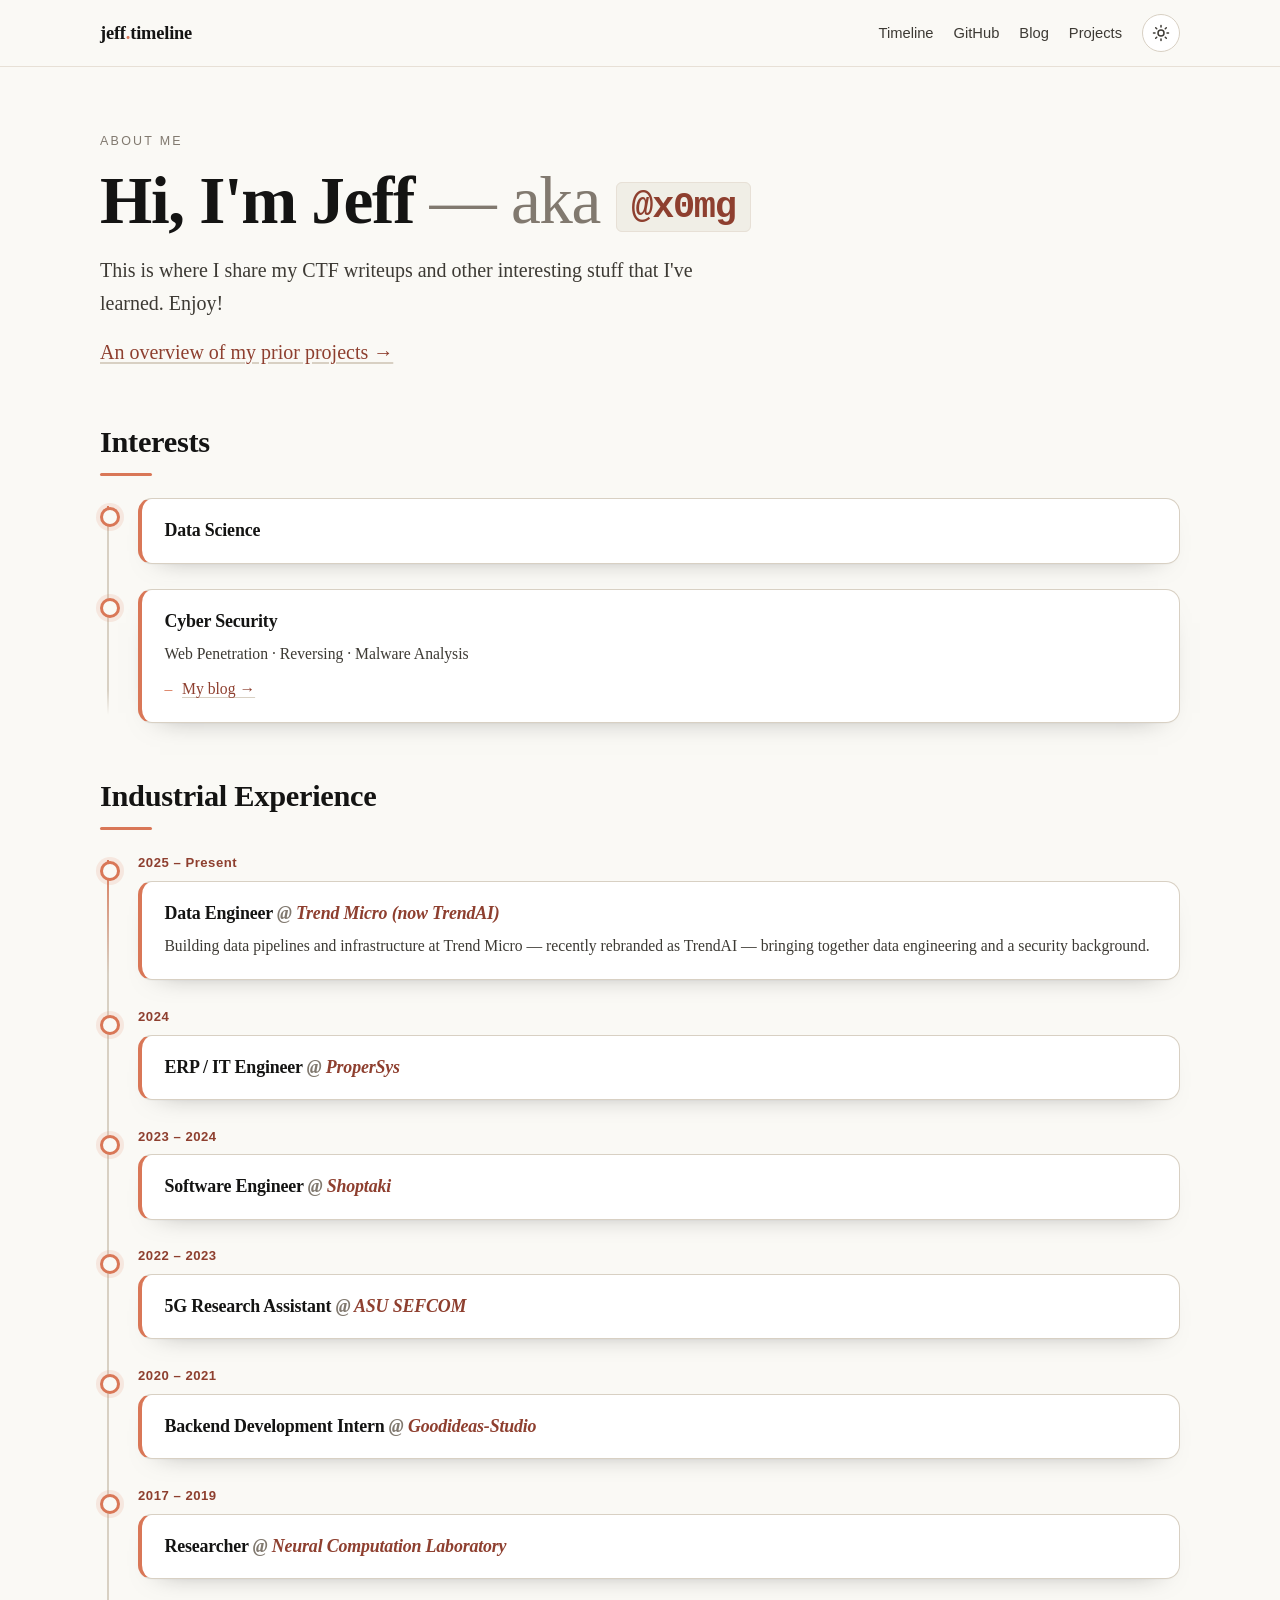
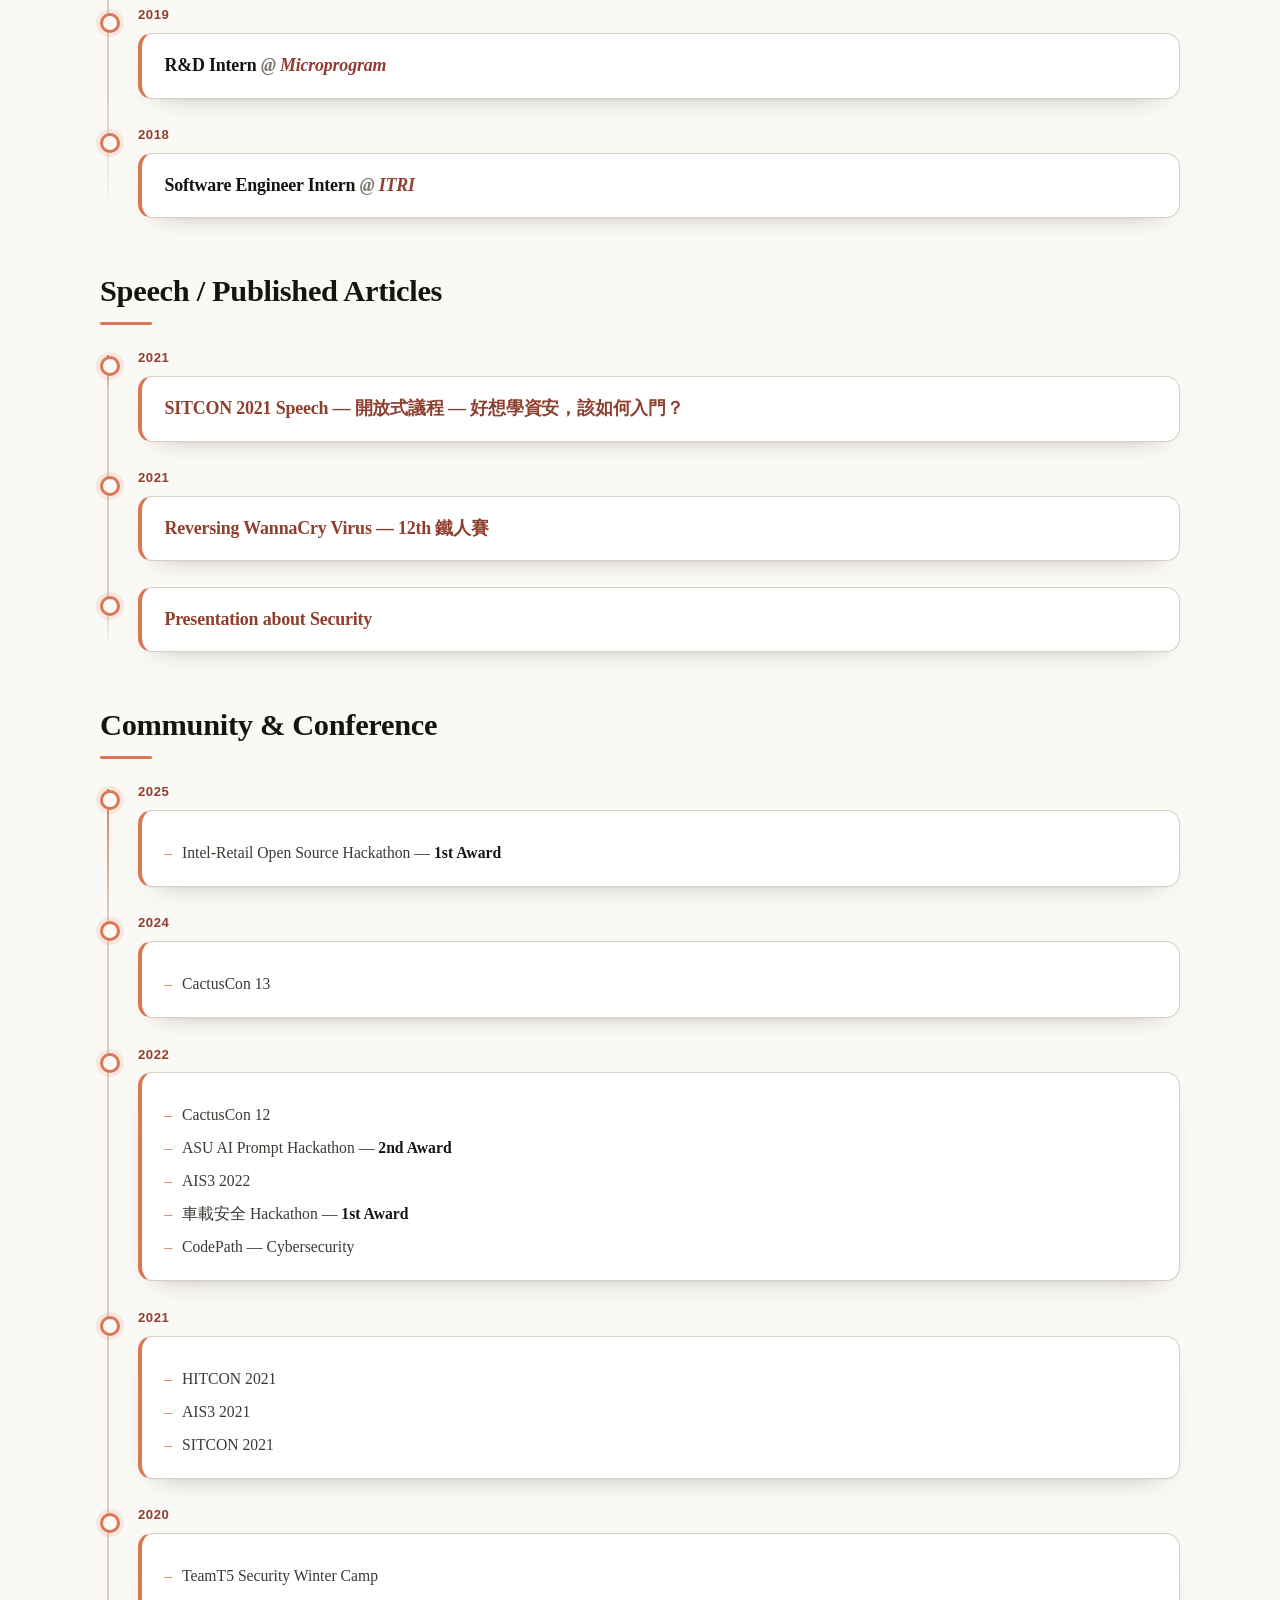
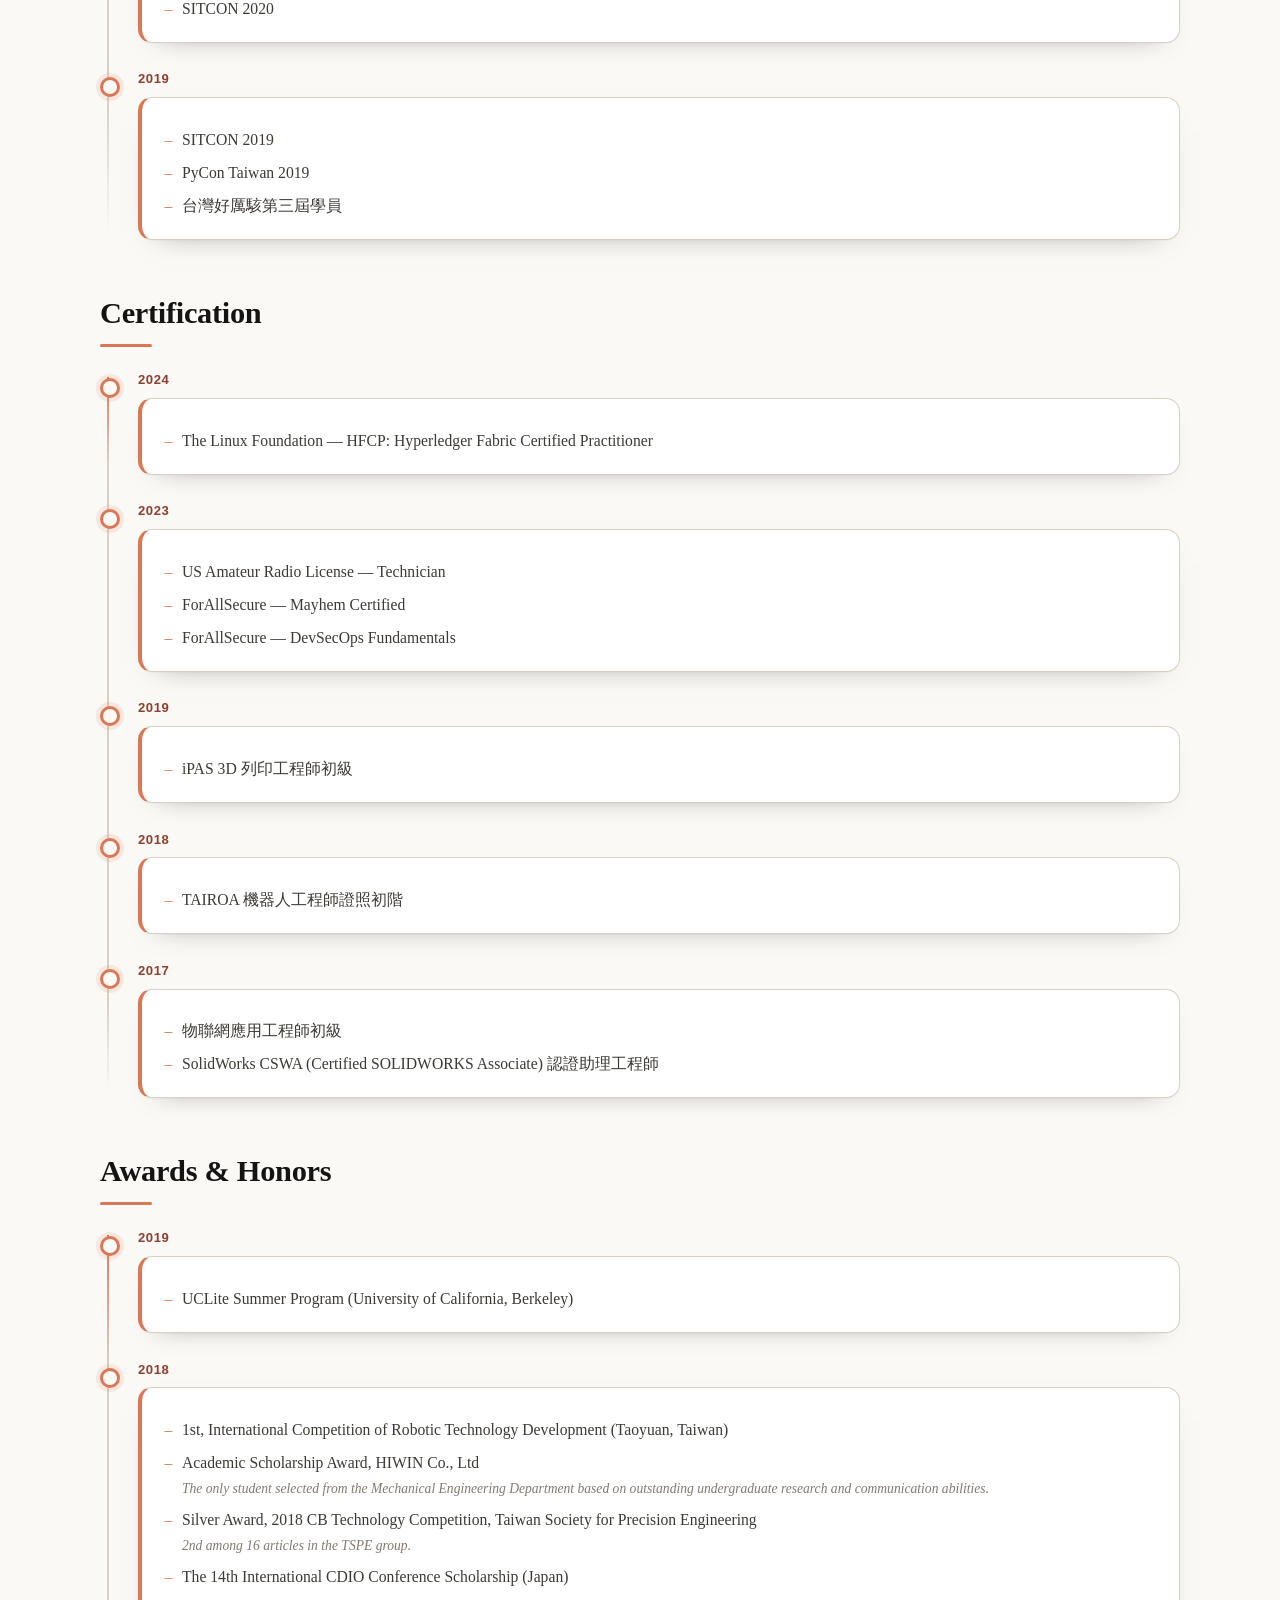
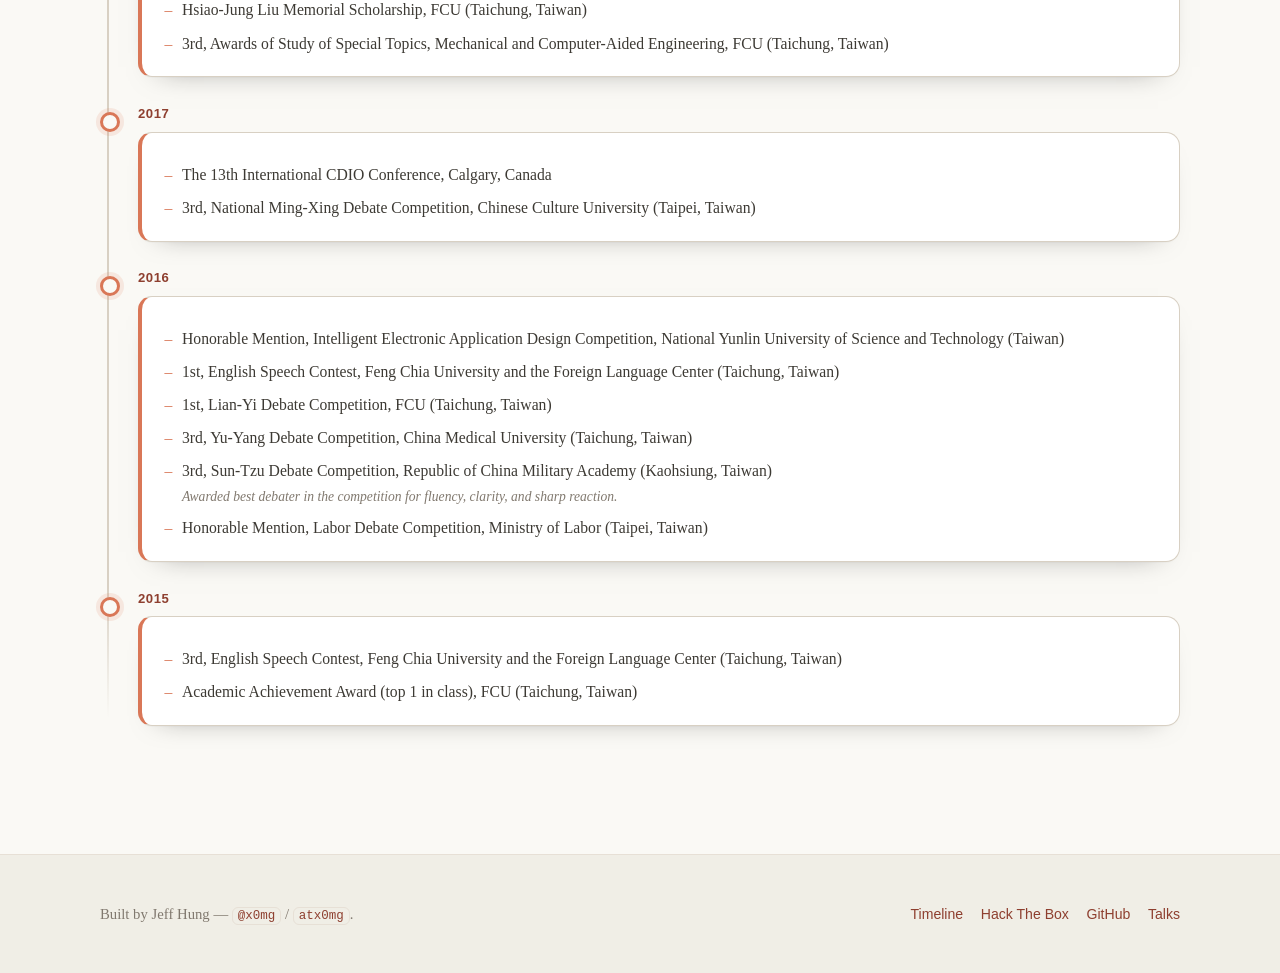
==== commit 5c61a1a2: "Add Data Engineer (Trend Micro / TrendAI) to About experience https://claude.ai/code/session_01Tx5Sk" ====
--- a/about/index.html
+++ b/about/index.html
@@ -75,6 +75,13 @@
           <div class="section-rule"></div>
           <ol class="about-rail">
             <li class="about-entry">
+              <span class="when">2025 – Present</span>
+              <div class="card">
+                <h3>Data Engineer <span class="org">@ <a href="https://www.trendmicro.com/" target="_blank" rel="noopener">Trend Micro (now TrendAI)</a></span></h3>
+                <p>Building data pipelines and infrastructure at Trend Micro — recently rebranded as TrendAI — bringing together data engineering and a security background.</p>
+              </div>
+            </li>
+            <li class="about-entry">
               <span class="when">2024</span>
               <div class="card"><h3>ERP / IT Engineer <span class="org">@ <a href="https://www.propersyscorp.com/" target="_blank" rel="noopener">ProperSys</a></span></h3></div>
             </li>
